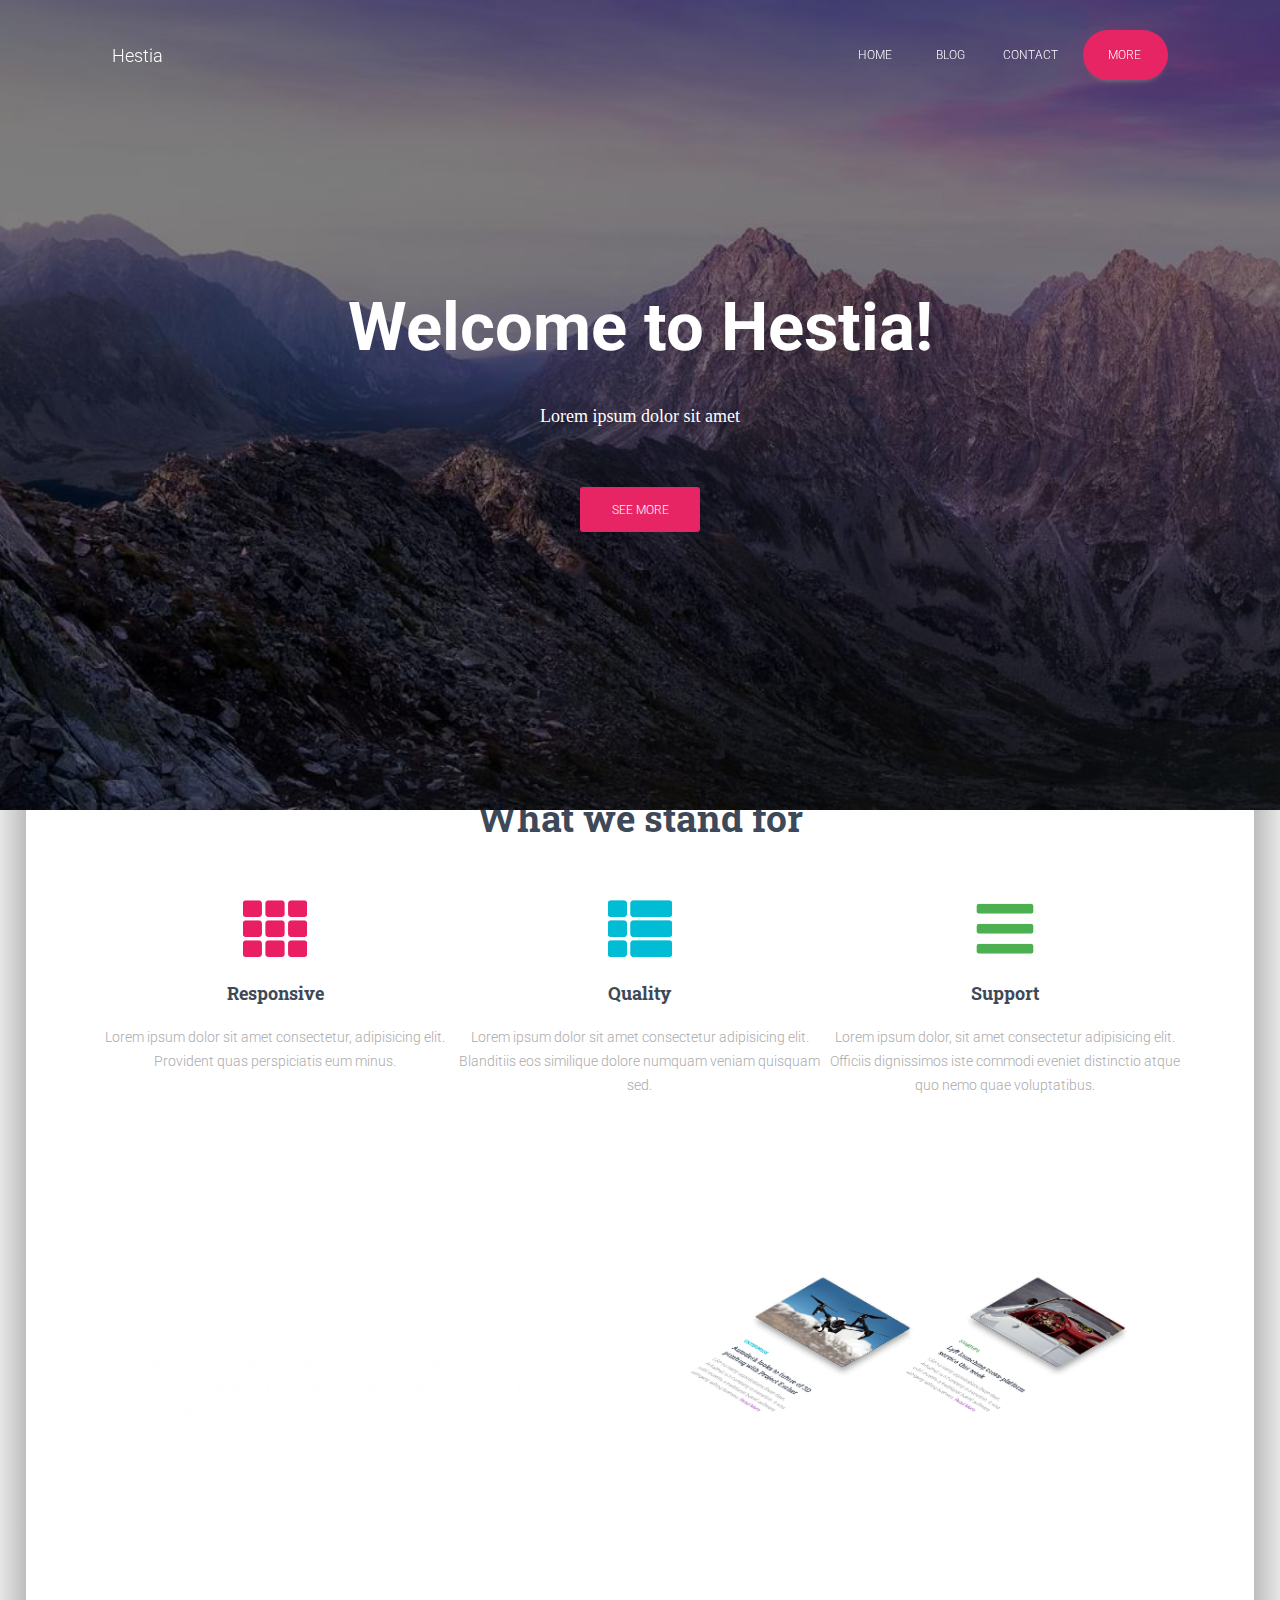
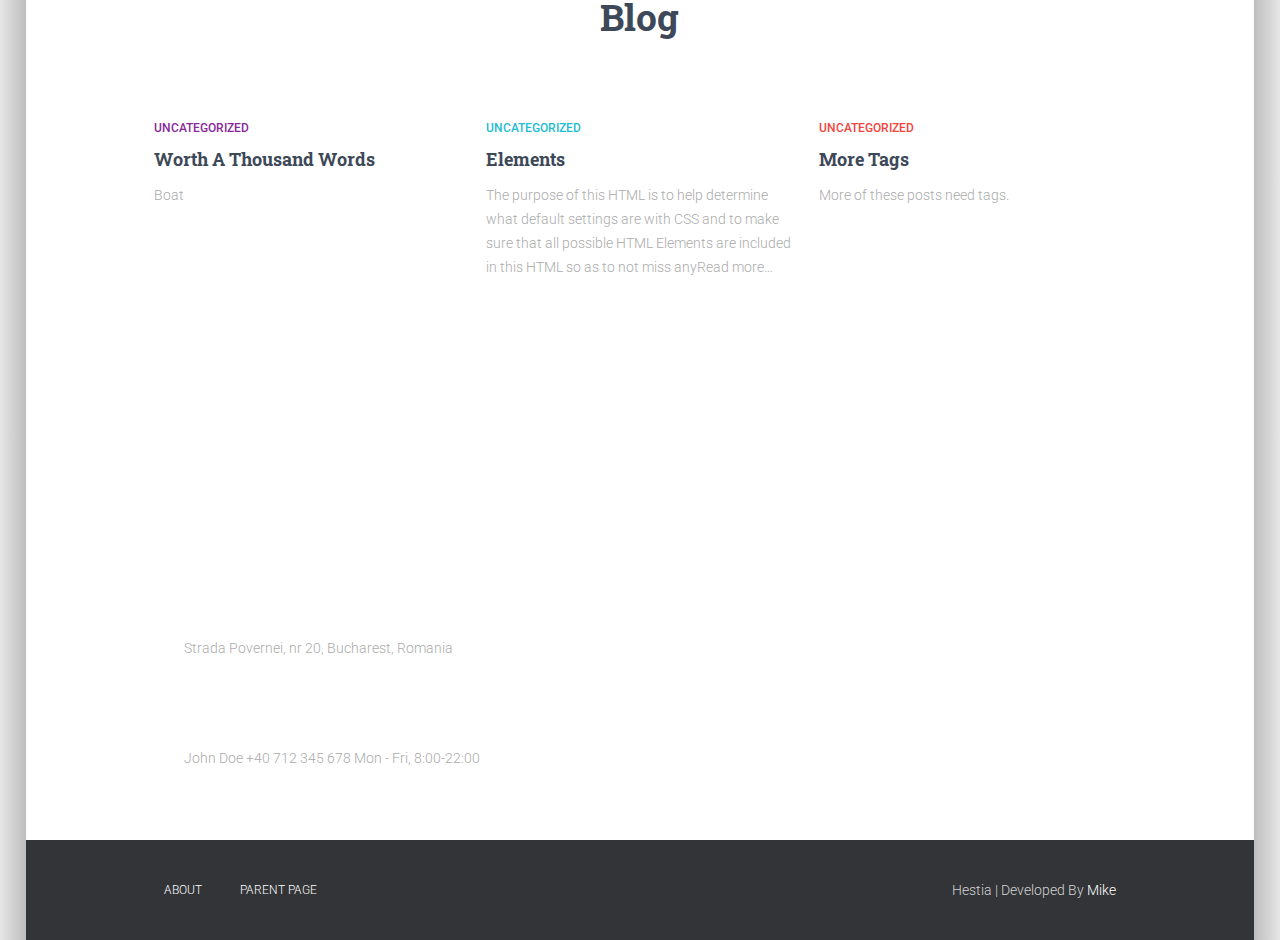
==== index.html @ e1a74ba3 ""finished blog page and most of contact page"" ====
<!-- Replicate the Wordpress Theme linked below
- I want everything as close to perfect as you can get it.
- You will need to utilize nearly all of the concepts we've gone over so far.
- Use SCSS instead of pure css
  - You can use just one stylesheet to avoid the hassle of the preprocessor if you want.
- All Pages should should represented if there are links to them.
- I want to see at least 1 of each of the following:
 - variable
 - mixin
 - flexbox
 - grid
 - pseudo selectors (hover and focus are probably the two big ones)
 - media queries
 - imported fonts (try to match theirs as best you can if available)
These will probably come naturally based on that layout anyways. Don't just limit yourself to 1 though, really stretch yourself.
- I want this to look good on mobile. You do NOT have to have the hamburger icon dropdown menu, come up with a creative solution instead.
- You should be pushing your code to github as you go along, but you can also submit your live Netlify link to me. -->

<!DOCTYPE html>
<html lang="en">
  <head>
    <meta charset="UTF-8" />
    <meta http-equiv="X-UA-Compatible" content="IE=edge" />
    <meta name="viewport" content="width=device-width, initial-scale=1.0" />
    <link rel="stylesheet" href="./styles/main.css" />
    <link rel="preconnect" href="https://fonts.googleapis.com" />
    <link rel="preconnect" href="https://fonts.gstatic.com" crossorigin />
    <link
      href="https://fonts.googleapis.com/css2?family=Roboto+Slab:wght@700&family=Roboto:wght@100;300;400;500;700&display=swap"
      rel="stylesheet"
    />
    <link
      rel="stylesheet"
      href="https://cdnjs.cloudflare.com/ajax/libs/font-awesome/6.1.1/css/all.min.css"
      integrity="sha512-KfkfwYDsLkIlwQp6LFnl8zNdLGxu9YAA1QvwINks4PhcElQSvqcyVLLD9aMhXd13uQjoXtEKNosOWaZqXgel0g=="
      crossorigin="anonymous"
      referrerpolicy="no-referrer"
    />

    <title>HTML/SCSS Capstone</title>
  </head>
  <body class="index-body">
    <div class="index-hero-wrapper hero-wrapper">
      <div class="navbar-wrapper">
        <div class="nav-left">
          <a href="./index.html">Hestia</a>
        </div>
        <div class="nav-right">
          <a href="#">HOME</a>
          <a href="./pages/blog.html">BLOG</a>
          <a href="./pages/contact.html">CONTACT</a>
          <a class="nav-special" href="#">MORE</a>
        </div>
        <div class="hamburger-menu" tabindex="0">
          <i class="fa-solid fa-bars" tabindex="1"></i>
          <i class="fa-solid fa-xmark" tabindex="0"></i>
          <div class="hamburger-menu-content">
            <a href="#">HOME</a>
            <a href="./pages/blog.html">BLOG</a>
            <a href="./pages/contact.html">CONTACT</a>
            <a class="nav-special" href="#">MORE</a>
          </div>
        </div>
      </div>
      <div class="index-hero-body hero-body">
        <h1>Welcome to Hestia!</h1>
        <p>Lorem ipsum dolor sit amet</p>
        <a href="#">SEE MORE</a>
      </div>
    </div>
    <div class="main-content-wrapper">
      <div class="bg-left"></div>
      <div class="bg-middle">
        <div class="main-item-header">
          <h1>What we stand for</h1>
          <div class="main-item-container">
            <div class="sub-container">
              <img src="./assets/images/feat1.png" alt="icon" />
              <h2>Responsive</h2>
              <p>
                Lorem ipsum dolor sit amet consectetur, adipisicing elit.
                Provident quas perspiciatis eum minus.
              </p>
            </div>
            <div class="sub-container">
              <img src="./assets/images/feat2.png" alt="icon" />
              <h2>Quality</h2>
              <p>
                Lorem ipsum dolor sit amet consectetur adipisicing elit.
                Blanditiis eos similique dolore numquam veniam quisquam sed.
              </p>
            </div>
            <div class="sub-container">
              <img src="./assets/images/feat3.png" alt="icon" />
              <h2>Support</h2>
              <p>
                Lorem ipsum dolor, sit amet consectetur adipisicing elit.
                Officiis dignissimos iste commodi eveniet distinctio atque quo
                nemo quae voluptatibus.
              </p>
            </div>
          </div>
        </div>
        <div class="main-item-1">
          <div>
            <h1>About Hestia</h1>
            <p>
              Need more details? Please check our full documentation for
              detailed information on how to use Hestia.
            </p>
          </div>
          <img src="./assets/images/about-content.png" alt="screenshots" />
        </div>
        <div class="main-item-2">
          <h1>Blog</h1>
          <div class="index-main-item-container main-item-container">
            <div class="sub-container-1">
              <a href="#">UNCATEGORIZED</a>
              <a class="index-sub-heading sub-heading" href="#"
                >Worth A Thousand Words</a
              >
              <p>Boat</p>
            </div>
            <div class="sub-container-2">
              <a href="#">UNCATEGORIZED</a>
              <a class="index-sub-heading sub-heading" href="#">Elements</a>
              <p>
                The purpose of this HTML is to help determine what default
                settings are with CSS and to make sure that all possible HTML
                Elements are included in this HTML so as to not miss anyRead
                more…
              </p>
            </div>
            <div class="sub-container-3">
              <a href="#">UNCATEGORIZED</a>
              <a class="index-sub-heading sub-heading" href="#">More Tags</a>
              <p>More of these posts need tags.</p>
            </div>
          </div>
        </div>
        <div class="main-item-3">
          <h1>Get in Touch</h1>
          <h2>
            <i class="fa-solid fa-location-dot"></i>
            Find us at the office
          </h2>
          <p class="info">Strada Povernei, nr 20, Bucharest, Romania</p>
          <h2>
            <i class="fa-solid fa-mobile-screen-button"></i>
            Give us a ring
          </h2>
          <p class="info">John Doe +40 712 345 678 Mon - Fri, 8:00-22:00</p>
        </div>
        <div class="main-item-footer">
          <div>
            <a href="#">ABOUT</a>
            <a href="#">PARENT PAGE</a>
          </div>
          <p>Hestia | Developed By <a href="#">Mike</a></p>
        </div>
      </div>
      <div class="bg-right"></div>
    </div>
    <div class="footer-wrapper"></div>
  </body>
  <script src="./scripts/script.js"></script>
</html>
---- styles/main.css ----
* {
  padding: 0;
  margin: 0;
  min-width: 0;
  box-sizing: border-box;
}

body {
  color: red;
  font-size: 12px;
  font-family: "Roboto", sans-serif;
  width: 100%;
  height: 100%;
}

a {
  box-sizing: border-box;
  text-decoration: none;
  color: white;
  font-weight: 300;
  transition: color 0.3s;
}

html:not([data-scroll="0"]) .navbar-wrapper {
  background-color: white;
  transform: translateY(-20px);
  box-shadow: 0 6px 6px -6px gray;
}
html:not([data-scroll="0"]) .navbar-wrapper .nav-right a:not(.nav-special) {
  color: rgb(95, 95, 95);
}
html:not([data-scroll="0"]) .navbar-wrapper .nav-right a:not(.nav-special):hover {
  color: rgba(95, 95, 95, 0.8);
  background-color: transparent;
}
html:not([data-scroll="0"]) .navbar-wrapper .nav-left a {
  color: rgb(85, 85, 85);
}
html:not([data-scroll="0"]) .navbar-wrapper .nav-left a:hover {
  color: rgba(95, 95, 95, 0.8);
  background-color: transparent;
}
html .hero-wrapper {
  display: grid;
  grid-template-rows: 100px 100px;
  width: 100%;
}
html .hero-wrapper .navbar-wrapper {
  position: fixed;
  overflow: visible;
  display: flex;
  justify-content: space-around;
  align-items: center;
  width: 100%;
  height: 70px;
  margin: 20px 0;
  gap: 36vw;
  white-space: nowrap;
  transition: transform 0.09s;
}
html .hero-wrapper .navbar-wrapper .nav-left {
  max-width: -webkit-fit-content;
  max-width: -moz-fit-content;
  max-width: fit-content;
  font-size: 18px;
  margin: 0 10px;
}
html .hero-wrapper .navbar-wrapper .nav-left a {
  font-family: "Roboto", sans-serif;
  font-weight: 300;
  -webkit-text-decoration-style: none;
          text-decoration-style: none;
}
html .hero-wrapper .navbar-wrapper .nav-right {
  display: flex;
  justify-content: center;
  align-items: center;
}
html .hero-wrapper .navbar-wrapper .nav-right a:not(.nav-special) {
  display: flex;
  justify-content: space-around;
  align-items: center;
  box-sizing: border-box;
  flex-basis: 100%;
  min-width: -webkit-fit-content;
  min-width: -moz-fit-content;
  min-width: fit-content;
  padding: 10px 15px;
  min-height: 45px;
  background-image: linear-gradient(rgba(255, 255, 255, 0.08), rgba(255, 255, 255, 0.08));
  background-position: 50% 50%;
  background-repeat: no-repeat;
  background-size: 0% 100%;
  border-radius: 3px;
  transition: background-size 0.3s, color 0.2s ease-in-out;
}
html .hero-wrapper .navbar-wrapper .nav-right a:not(.nav-special):hover {
  background-size: 95% 100%;
  opacity: 0.8;
}
html .hero-wrapper .navbar-wrapper .nav-right .nav-special {
  background-color: rgb(231, 37, 101);
  padding: 18px 55px 18px 25px;
  border-radius: 25px;
  margin: 0 10px;
  box-shadow: 0 6px 6px -6px gray;
}
html .hero-wrapper .navbar-wrapper .nav-right .nav-special:hover {
  box-shadow: 0 12px 12px -8px gray;
  color: lightgray;
}
html .hero-wrapper .navbar-wrapper .nav-right .hamburger-icon {
  display: none;
}
html .hero-body {
  display: flex;
  justify-content: space-around;
  align-items: center;
  flex-direction: column;
  width: 100%;
  text-align: center;
}
html .hero-body p {
  font-family: "Times New Roman", Times, serif;
  font-size: 18px;
  color: white;
}
html .hero-body a {
  display: flex;
  justify-content: space-around;
  align-items: center;
  width: 120px;
  height: 45px;
  background-color: rgb(231, 37, 101);
  border-radius: 3px;
  margin-top: 20px;
}

.main-content-wrapper {
  box-sizing: border-box;
  display: grid;
  grid-template-columns: 1fr 8fr 1fr;
  height: auto;
  width: 100%;
}
.main-content-wrapper .bg-left {
  background: linear-gradient(to left, rgb(190, 190, 190), rgb(230, 230, 230));
}
.main-content-wrapper .bg-middle {
  overflow-x: hidden;
  display: grid;
  grid-template-rows: auto auto auto auto auto;
  margin-top: -60px;
  width: 96vw;
  background-color: transparent;
  border-radius: 6px 6px 0 0;
}
.main-content-wrapper .bg-middle h1 {
  font-family: "Roboto Slab", serif;
  font-size: 37px;
  font-weight: 700;
  color: rgb(61, 72, 88);
}
.main-content-wrapper .bg-middle h2 {
  color: rgb(61, 72, 88);
  font-size: 18px;
  font-family: "Roboto Slab", serif;
  font-weight: 700;
}
.main-content-wrapper .bg-middle p {
  font-weight: 300;
  font-size: 14px;
  color: rgb(171, 171, 171);
  line-height: 24px;
}
.main-content-wrapper .bg-middle .main-item-2 {
  display: flex;
  flex-direction: column;
  justify-content: center;
  align-items: stretch;
  padding: 20px 0 60px 0;
  min-height: 490px;
  width: 100%;
  gap: 80px;
  background-color: white;
}
.main-content-wrapper .bg-middle .main-item-2 h1 {
  text-align: center;
}
.main-content-wrapper .bg-middle .main-item-2 .sub-heading {
  color: rgb(61, 72, 88);
  font-weight: 700;
  font-family: "Roboto Slab", serif;
}
.main-content-wrapper .bg-middle .main-item-2 .main-item-container {
  display: grid;
  justify-items: left;
  align-items: baseline;
  gap: 2vw;
}
.main-content-wrapper .bg-middle .main-item-2 .main-item-container .sub-container-1,
.main-content-wrapper .bg-middle .main-item-2 .main-item-container .sub-container-2,
.main-content-wrapper .bg-middle .main-item-2 .main-item-container .sub-container-3,
.main-content-wrapper .bg-middle .main-item-2 .main-item-container .sub-container-4,
.main-content-wrapper .bg-middle .main-item-2 .main-item-container .sub-container-5,
.main-content-wrapper .bg-middle .main-item-2 .main-item-container .sub-container-6,
.main-content-wrapper .bg-middle .main-item-2 .main-item-container .sub-container-7 {
  display: flex;
  flex-direction: column;
  justify-content: center;
  align-items: flex-start;
  flex-basis: 390px;
  max-width: 700px;
  min-width: 150px;
  text-align: left;
  gap: 12px;
}
.main-content-wrapper .bg-middle .main-item-2 .main-item-container .sub-container-1 a:not(.sub-heading),
.main-content-wrapper .bg-middle .main-item-2 .main-item-container .sub-container-2 a:not(.sub-heading),
.main-content-wrapper .bg-middle .main-item-2 .main-item-container .sub-container-3 a:not(.sub-heading),
.main-content-wrapper .bg-middle .main-item-2 .main-item-container .sub-container-4 a:not(.sub-heading),
.main-content-wrapper .bg-middle .main-item-2 .main-item-container .sub-container-5 a:not(.sub-heading),
.main-content-wrapper .bg-middle .main-item-2 .main-item-container .sub-container-6 a:not(.sub-heading),
.main-content-wrapper .bg-middle .main-item-2 .main-item-container .sub-container-7 a:not(.sub-heading) {
  font-size: 12px;
  font-weight: 500;
}
.main-content-wrapper .bg-middle .main-item-2 .main-item-container .sub-container-1 .sub-container-footer {
  font-size: 14px;
  font-weight: 100;
  color: black;
}
.main-content-wrapper .bg-middle .main-item-2 .main-item-container .sub-container-1 .sub-container-footer a {
  font-size: 14px;
  font-weight: 300;
  color: black !important;
}
.main-content-wrapper .bg-middle .main-item-2 .main-item-container .sub-container-1 a:not(.sub-heading) {
  color: rgb(136, 41, 153);
}
.main-content-wrapper .bg-middle .main-item-2 .main-item-container .sub-container-2 .sub-container-footer {
  font-size: 14px;
  font-weight: 100;
  color: black;
}
.main-content-wrapper .bg-middle .main-item-2 .main-item-container .sub-container-2 .sub-container-footer a {
  font-size: 14px;
  color: black !important;
}
.main-content-wrapper .bg-middle .main-item-2 .main-item-container .sub-container-2 a:not(.sub-heading) {
  color: rgb(31, 188, 211);
}
.main-content-wrapper .bg-middle .main-item-2 .main-item-container .sub-container-3 .sub-container-footer {
  font-size: 14px;
  font-weight: 100;
  color: black;
}
.main-content-wrapper .bg-middle .main-item-2 .main-item-container .sub-container-3 .sub-container-footer a {
  font-size: 14px;
  color: black !important;
}
.main-content-wrapper .bg-middle .main-item-2 .main-item-container .sub-container-3 a:not(.sub-heading) {
  color: rgb(242, 69, 61);
}
.main-content-wrapper .bg-middle .main-item-footer {
  display: flex;
  justify-content: space-around;
  align-items: center;
  min-height: 100px;
  width: 100%;
  background-color: rgb(50, 52, 55);
  gap: 30vw;
}
.main-content-wrapper .bg-middle .main-item-footer p {
  color: lightgray;
}
.main-content-wrapper .bg-middle .main-item-footer div {
  display: flex;
  justify-content: space-around;
  align-items: center;
  width: 10vw;
  font-size: 12px;
  font-weight: 100;
  gap: 50px;
  white-space: nowrap;
}
.main-content-wrapper .bg-right {
  background: linear-gradient(to right, rgb(190, 190, 190), rgb(230, 230, 230));
}

.hamburger-menu {
  display: none;
}

textarea:focus,
input:focus {
  outline: none;
}

textarea,
.name {
  width: 600px;
  font-size: 12px;
  background: transparent;
  padding: 12px 0;
  margin: 8px 0;
  box-sizing: border-box;
  color: gray;
  margin-bottom: 50px;
  border-bottom: 1px solid red;
  border-top: none;
  border-left: none;
  border-right: none;
}

.name {
  height: 30px;
}

button {
  background-color: rgb(231, 37, 101);
  border: 1px;
  border-radius: 10px;
  color: white;
  padding: 15px 32px;
  text-align: center;
  text-decoration: none;
  display: inline-block;
  font-size: 16px;
}

button:hover {
  cursor: pointer;
}

.index-body {
  background-image: linear-gradient(rgba(0, 0, 0, 0.7), rgba(0, 0, 0, 0.7)), url("../assets/background-images/contact.jpeg");
  background-size: cover;
  background-repeat: no-repeat;
  background-attachment: fixed;
  background-position: 50% 50%;
}

.index-hero-wrapper {
  background: linear-gradient(rgba(0, 0, 0, 0.5), rgba(0, 0, 0, 0.5)), url("/assets/background-images/slider1.jpeg");
  background-size: cover;
  background-position: center;
  height: 90vh;
}
.index-hero-wrapper .index-hero-body {
  gap: 40px;
  font-weight: 400;
  margin-top: 32vh;
  height: -webkit-fit-content;
  height: -moz-fit-content;
  height: fit-content;
}
.index-hero-wrapper .index-hero-body h1 {
  color: white;
  font-size: 67px;
}

.main-content-wrapper .bg-middle .main-item-header {
  display: flex;
  flex-direction: column;
  justify-content: center;
  align-items: center;
  padding: 0 5% 60px 5%;
  min-height: 450px;
  width: 100%;
  gap: 55px;
  background-color: white;
  border-radius: 6px 6px 0 0;
}
.main-content-wrapper .bg-middle .main-item-header .main-item-container {
  display: flex;
  justify-content: center;
  align-items: baseline;
}
.main-content-wrapper .bg-middle .main-item-header .main-item-container .sub-container {
  display: flex;
  flex-direction: column;
  justify-content: center;
  align-items: center;
  gap: 20px;
  width: 33%;
  max-width: 380px;
  text-align: center;
}
.main-content-wrapper .bg-middle .main-item-1 {
  display: flex;
  justify-content: space-around;
  align-items: center;
  min-height: 310px;
  width: 100%;
  background-color: transparent;
  padding: 0 5%;
}
.main-content-wrapper .bg-middle .main-item-1 h1 {
  color: white;
  margin-bottom: 20px;
}
.main-content-wrapper .bg-middle .main-item-1 p {
  color: rgb(254, 254, 254);
  font-size: 18px;
  font-weight: 100;
}
.main-content-wrapper .bg-middle .main-item-1 div {
  width: 38%;
}
.main-content-wrapper .bg-middle .main-item-1 img {
  height: auto;
  width: 42%;
}
.main-content-wrapper .bg-middle .main-item-2 .index-sub-heading {
  font-size: 18px;
}
.main-content-wrapper .bg-middle .main-item-2 .index-main-item-container {
  grid-template-columns: 1fr 1fr 1fr;
  margin: 0 10vw;
}
.main-content-wrapper .bg-middle .main-item-3 {
  display: flex;
  flex-direction: column;
  justify-content: center;
  align-items: flex-start;
  gap: 20px;
  padding-left: 10vw;
  min-height: 440px;
  width: 100%;
  background-color: transparent;
  color: white;
}
.main-content-wrapper .bg-middle .main-item-3 h1 {
  color: white;
  margin-bottom: 30px;
}
.main-content-wrapper .bg-middle .main-item-3 h2 {
  color: white;
}
.main-content-wrapper .bg-middle .main-item-3 .info {
  margin-left: 30px;
}
.main-content-wrapper .bg-middle .main-item-3 i {
  font-size: 35px;
}

.blog-hero-wrapper {
  background: linear-gradient(to right, rgb(165, 29, 119), rgb(226, 48, 101));
  background-size: cover;
  background-position: center;
  height: 48vh;
}
.blog-hero-wrapper .blog-hero-body {
  height: 100%;
  justify-content: center;
}
.blog-hero-wrapper .blog-hero-body h1 {
  color: white;
  font-size: 42px;
  margin-top: 38vh;
}

.main-content-wrapper .bg-middle .main-item-2 .blog-sub-heading {
  font-size: 26px;
}
.main-content-wrapper .bg-middle .main-item-2 .blog-main-item-container {
  display: grid;
  grid-template-columns: 1fr;
  margin: 80px 25vw;
  gap: 80px;
}
.main-content-wrapper .bg-middle .main-item-2 .blog-main-item-container .sub-heading-4 a:not(.sub-heading),
.main-content-wrapper .bg-middle .main-item-2 .blog-main-item-container .sub-heading-5 a:not(.sub-heading),
.main-content-wrapper .bg-middle .main-item-2 .blog-main-item-container .sub-heading-6 a:not(.sub-heading),
.main-content-wrapper .bg-middle .main-item-2 .blog-main-item-container .sub-heading-7 a:not(.sub-heading) {
  font-size: 12px;
  font-weight: 500;
}
.main-content-wrapper .bg-middle .main-item-2 .blog-main-item-container .sub-container-4 .sub-container-footer {
  font-size: 14px;
  font-weight: 100;
  color: black;
}
.main-content-wrapper .bg-middle .main-item-2 .blog-main-item-container .sub-container-4 .sub-container-footer a {
  font-size: 14px;
  color: black !important;
}
.main-content-wrapper .bg-middle .main-item-2 .blog-main-item-container .sub-container-4 a:not(.sub-heading) {
  color: rgb(255, 139, 37);
}
.main-content-wrapper .bg-middle .main-item-2 .blog-main-item-container .sub-container-5 .sub-container-footer {
  color: black;
  font-weight: 100;
  font-size: 14px;
}
.main-content-wrapper .bg-middle .main-item-2 .blog-main-item-container .sub-container-5 .sub-container-footer a {
  font-size: 14px;
  color: black !important;
}
.main-content-wrapper .bg-middle .main-item-2 .blog-main-item-container .sub-container-5 a:not(.sub-heading) {
  color: rgb(229, 28, 88);
}
.main-content-wrapper .bg-middle .main-item-2 .blog-main-item-container .sub-container-6 .sub-container-footer {
  font-size: 14px;
  font-weight: 100;
  color: black;
}
.main-content-wrapper .bg-middle .main-item-2 .blog-main-item-container .sub-container-6 .sub-container-footer a {
  font-size: 14px;
  color: black !important;
}
.main-content-wrapper .bg-middle .main-item-2 .blog-main-item-container .sub-container-6 a:not(.sub-heading) {
  color: rgb(68, 165, 70);
}
.main-content-wrapper .bg-middle .main-item-2 .blog-main-item-container .sub-container-7 .sub-container-footer {
  font-size: 14px;
  font-weight: 100;
  color: black;
}
.main-content-wrapper .bg-middle .main-item-2 .blog-main-item-container .sub-container-7 .sub-container-footer a {
  font-size: 14px;
  color: black !important;
}
.main-content-wrapper .bg-middle .main-item-2 .blog-main-item-container .sub-container-7 a:not(.sub-heading) {
  color: rgb(128, 36, 148);
}

.contact-hero-wrapper {
  display: block !important;
}
.contact-hero-wrapper .google-maps {
  margin-top: 70px;
}
.contact-hero-wrapper .contact-navbar-wrapper {
  top: 0 !important;
}
.contact-hero-wrapper .contact-hero-body h1 {
  color: white;
  font-size: 42px;
  margin-top: 0 !important;
}

.main-content-wrapper {
  overflow-x: hidden;
}
.main-content-wrapper .contact-bg-left {
  display: none;
}
.main-content-wrapper .contact-bg-middle {
  margin: -3px 0 0 0;
  border-radius: 0;
  width: 100vw;
}
.main-content-wrapper .contact-bg-middle .contact-main-item-3 {
  color: black;
  font-size: 14px;
  padding: 90px 0;
  display: grid !important;
  grid-template-areas: "a a c" "a a d" "a a e";
  gap: 30px;
  margin: 0;
}
.main-content-wrapper .contact-bg-middle .contact-main-item-3 h1 {
  color: black;
}
.main-content-wrapper .contact-bg-middle .contact-main-item-3 h2 {
  color: black;
  font-size: 18px;
  margin-bottom: 15px;
}
.main-content-wrapper .contact-bg-middle .contact-main-item-3 h2 i {
  font-size: 24px;
  color: rgb(231, 37, 101);
}
.main-content-wrapper .contact-bg-middle .contact-main-item-3 .item-1 {
  grid-area: c;
  margin-left: 2vw;
}
.main-content-wrapper .contact-bg-middle .contact-main-item-3 .item-2 {
  grid-area: d;
  margin-left: 2vw;
}
.main-content-wrapper .contact-bg-middle .contact-main-item-3 .item-3 {
  grid-area: e;
  margin-left: 2vw;
}
.main-content-wrapper .contact-bg-middle .contact-main-item-3 form {
  display: flex;
  flex-direction: column;
  justify-content: flex-start;
  align-items: baseline;
  grid-area: a;
  white-space: nowrap;
  width: 40vw;
}
.main-content-wrapper .contact-bg-middle .contact-main-item-3 form div {
  height: -webkit-fit-content;
  height: -moz-fit-content;
  height: fit-content;
  margin: -20px 0;
}
.main-content-wrapper .contact-bg-right {
  display: none;
}

@media (max-width: 768px) {
  .main-content-wrapper {
    overflow-x: hidden;
  }
  .main-content-wrapper .bg-left {
    width: 0;
  }
  .main-content-wrapper .bg-right {
    width: 0;
  }
  .main-content-wrapper .bg-middle {
    width: 100vw;
  }
  .main-content-wrapper .bg-middle .main-item-header .main-item-container {
    flex-direction: column;
    align-items: center;
    gap: 50px;
  }
  .main-content-wrapper .bg-middle .main-item-header .main-item-container .sub-container {
    width: 100%;
  }
  .main-content-wrapper .bg-middle .main-item-1 {
    flex-direction: column;
    padding: 40px 0;
    row-gap: 100px;
  }
  .main-content-wrapper .bg-middle .main-item-1 div {
    width: 80%;
  }
  .main-content-wrapper .bg-middle .main-item-1 img {
    width: 80%;
  }
  .main-content-wrapper .bg-middle .main-item-2 h1 {
    font-size: 24px;
    margin-top: 40px;
  }
  .main-content-wrapper .bg-middle .main-item-2 .index-main-item-container {
    grid-template-columns: 1fr;
    justify-items: center;
    gap: 120px;
    margin: 0 8vw;
  }
  .main-content-wrapper .bg-middle .main-item-2 .index-main-item-container .sub-container-1,
.main-content-wrapper .bg-middle .main-item-2 .index-main-item-container .sub-container-2,
.main-content-wrapper .bg-middle .main-item-2 .index-main-item-container .sub-container-3 {
    align-items: center;
    text-align: center;
  }
  .main-content-wrapper .bg-middle .main-item-2 .blog-main-item-container {
    grid-template-columns: 1fr;
    justify-items: left;
    gap: 120px;
    margin: 80px 4vw;
  }
  .main-content-wrapper .bg-middle .main-item-2 .blog-main-item-container .sub-container-1,
.main-content-wrapper .bg-middle .main-item-2 .blog-main-item-container .sub-container-2,
.main-content-wrapper .bg-middle .main-item-2 .blog-main-item-container .sub-container-3 {
    align-items: left;
    text-align: left;
  }
  .main-content-wrapper .bg-middle .main-item-3 h1 {
    font-size: 24px;
  }
}
@media (max-width: 768px) {
  html .navbar-wrapper,
html:not([data-scroll="0"]) .navbar-wrapper {
    background-color: white;
    box-shadow: 0 6px 6px -6px gray;
    transform: translateY(-20px);
    transition: transform 0s;
  }
  html .navbar-wrapper .nav-left,
html:not([data-scroll="0"]) .navbar-wrapper .nav-left {
    color: rgb(85, 85, 85);
  }
  html .navbar-wrapper .nav-left a,
html:not([data-scroll="0"]) .navbar-wrapper .nav-left a {
    pointer-events: all;
  }

  .hero-wrapper .navbar-wrapper {
    background-color: white;
    transform: translateY(-20px);
  }

  html .hero-wrapper .navbar-wrapper .nav-right .nav-special {
    background-color: white;
  }

  html .hero-wrapper .navbar-wrapper .nav-left a {
    color: rgb(231, 37, 101);
    pointer-events: all;
    margin-left: -1vw;
  }

  html .hero-wrapper .navbar-wrapper .nav-left a:hover {
    color: rgb(171, 171, 171);
  }

  html .hero-wrapper .navbar-wrapper .nav-left {
    position: absolute;
    transform: translateX(-40vw);
    z-index: 2;
    color: rgb(85, 85, 85);
  }

  html .index-hero-wrapper {
    height: 100vh;
  }
  html .index-hero-wrapper h1 {
    font-size: 40px;
  }

  html .blog-hero-wrapper {
    height: 25vh;
  }
  html .blog-hero-wrapper h1 {
    margin-top: 20vh !important;
    font-size: 25px !important;
  }

  .main-content-wrapper .bg-middle .main-item-header {
    border-radius: 0 0 0 0;
    padding-top: 90px;
  }
  .main-content-wrapper .bg-middle .main-item-header h1 {
    font-size: 30px;
  }

  .main-content-wrapper .bg-middle {
    border-radius: 0 0 0 0;
  }

  html .hero-wrapper .navbar-wrapper {
    gap: 20vw;
  }

  html .hero-wrapper .navbar-wrapper .nav-right {
    display: none;
  }

  .hamburger-menu {
    color: rgb(231, 37, 101);
    display: flex;
    box-sizing: border-box;
    flex-direction: column;
    justify-content: flex-start;
    align-items: flex-end;
    position: absolute;
    background-color: white;
    background-size: 100% 100%;
    top: 30px;
    max-height: 40px;
    width: 100vw;
    transition: max-height 0.5s;
    white-space: normal;
    box-shadow: 0 6px 6px -6px gray;
  }
  .hamburger-menu .hamburger-menu-content {
    overflow: hidden;
    justify-self: center;
    align-self: flex-start;
    display: flex;
    flex-direction: column;
    justify-content: center;
    align-items: flex-start;
    gap: 30px;
    width: 100vw;
    height: 260px;
  }
  .hamburger-menu .hamburger-menu-content a,
.hamburger-menu .hamburger-menu-content .nav-special {
    color: black;
  }
  .hamburger-menu .fa-bars {
    transform: translateY(-20px);
    display: block;
    font-size: 25px;
    margin: 10px 20px 10px 10px;
  }
  .hamburger-menu .fa-bars:hover {
    cursor: pointer;
    opacity: 0.8;
  }
  .hamburger-menu .fa-xmark {
    display: none;
  }
  .hamburger-menu:focus, .hamburger-menu:active {
    max-height: 260px;
  }
  .hamburger-menu:focus .fa-bars, .hamburger-menu:active .fa-bars {
    display: none;
  }
  .hamburger-menu:focus .fa-xmark, .hamburger-menu:active .fa-xmark {
    transform: translateY(-20px);
    display: block;
    font-size: 30px;
    margin: 10px 20px 5px 5px;
  }
  .hamburger-menu:focus .fa-xmark:hover, .hamburger-menu:active .fa-xmark:hover {
    cursor: pointer;
    opacity: 0.8;
  }

  .hamburger-menu .hamburger-menu-content .nav-special {
    display: flex;
    justify-content: flex-start;
    align-items: center;
    padding-left: 20px;
    background-color: rgb(231, 37, 101);
    width: 95vw;
    height: 40px;
    border-radius: 25px;
    margin: 0px 2.5vw 0px 2.5vw;
    color: white;
    box-shadow: 0 6px 6px -6px gray;
  }

  .hamburger-menu .hamburger-menu-content .nav-special:hover {
    box-shadow: 0 8px 10px -10px gray;
    color: lightgray;
  }

  .hamburger-menu .hamburger-menu-content a:not(.nav-special) {
    margin-left: 30px;
    color: rgb(231, 37, 101);
  }

  .hamburger-menu .hamburger-menu-content a:not(.nav-special):hover {
    color: rgb(171, 171, 171);
  }
}/*# sourceMappingURL=main.css.map */
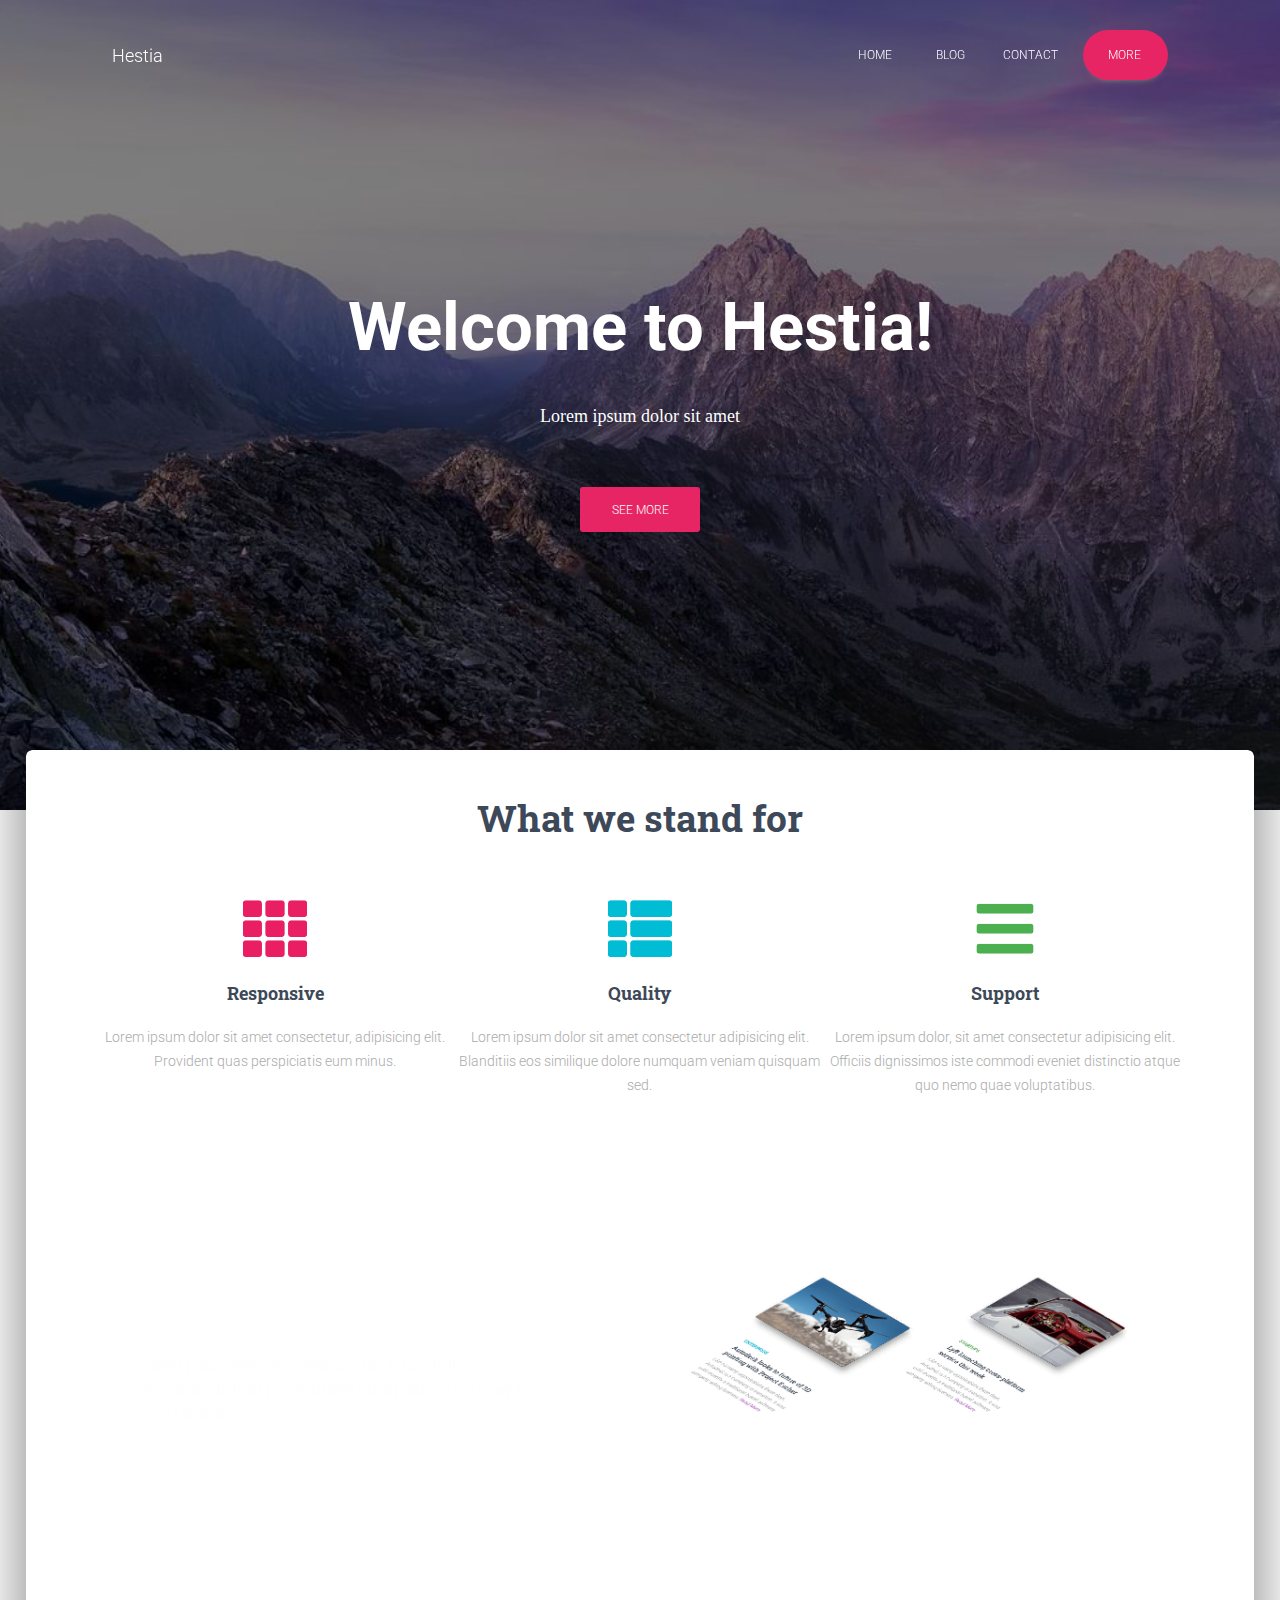
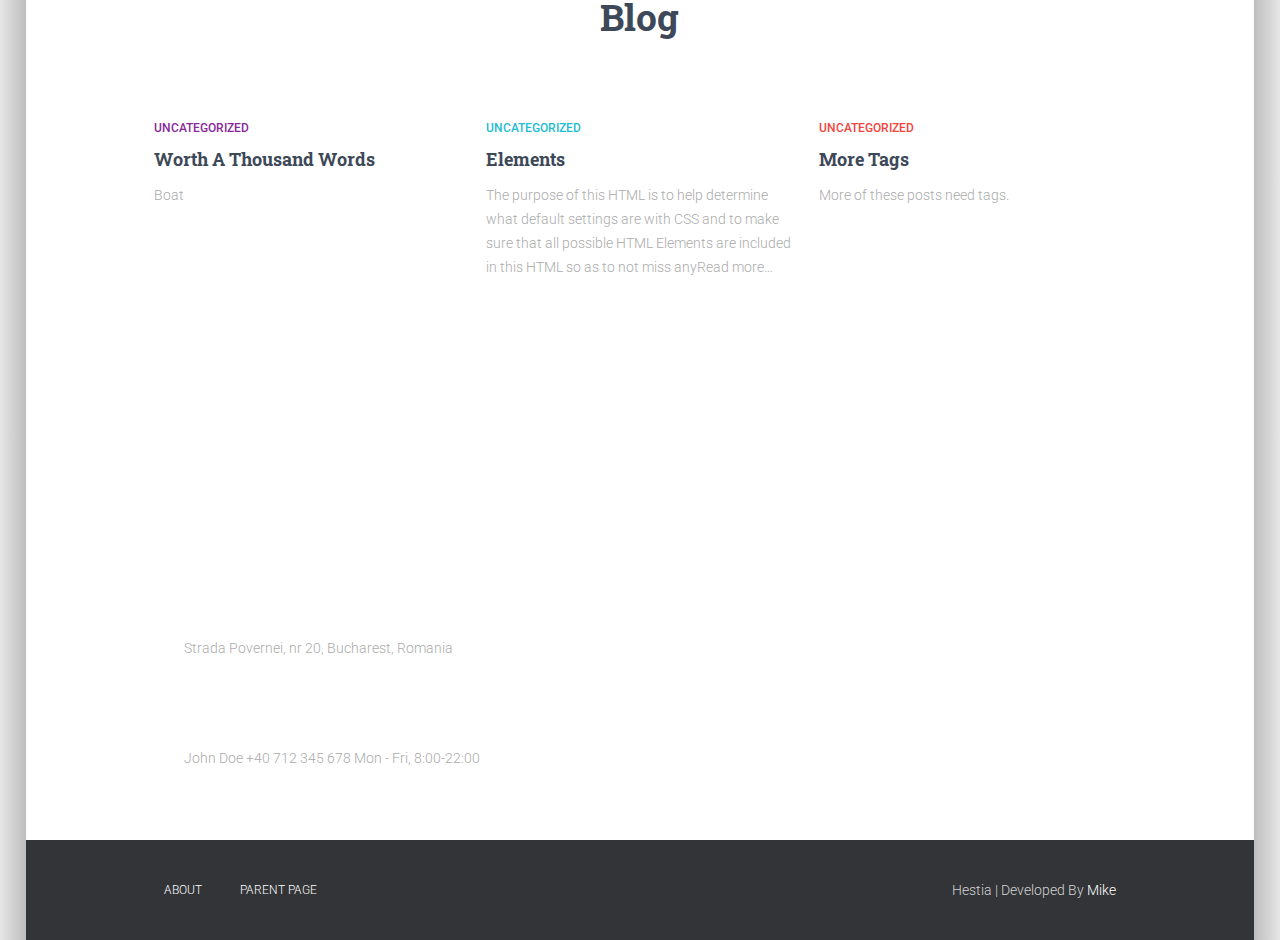
==== commit 1220d666: ""finished contact page"" ====
--- a/index.html
+++ b/index.html
@@ -70,7 +70,7 @@
     </div>
     <div class="main-content-wrapper">
       <div class="bg-left"></div>
-      <div class="bg-middle">
+      <div class="index-bg-middle bg-middle">
         <div class="main-item-header">
           <h1>What we stand for</h1>
           <div class="main-item-container">
--- a/styles/main.css
+++ b/styles/main.css
@@ -150,7 +150,6 @@
   overflow-x: hidden;
   display: grid;
   grid-template-rows: auto auto auto auto auto;
-  margin-top: -60px;
   width: 96vw;
   background-color: transparent;
   border-radius: 6px 6px 0 0;
@@ -299,18 +298,31 @@
 
 textarea,
 .name {
-  width: 600px;
-  font-size: 12px;
+  width: 30vw;
+  max-width: 600px;
+  min-width: 400px;
+  font-family: "Roboto", sans-serif;
+  font-size: 14px;
   background: transparent;
   padding: 12px 0;
   margin: 8px 0;
   box-sizing: border-box;
-  color: gray;
+  color: black;
   margin-bottom: 50px;
-  border-bottom: 1px solid red;
+  border-bottom: 1px solid lightgray;
   border-top: none;
   border-left: none;
   border-right: none;
+}
+textarea::-moz-placeholder, .name::-moz-placeholder {
+  color: rgb(168, 168, 168);
+}
+textarea:-ms-input-placeholder, .name:-ms-input-placeholder {
+  color: rgb(168, 168, 168);
+}
+textarea::placeholder,
+.name::placeholder {
+  color: rgb(168, 168, 168);
 }
 
 .name {
@@ -360,7 +372,12 @@
   font-size: 67px;
 }
 
-.main-content-wrapper .bg-middle .main-item-header {
+.main-content-wrapper .index-bg-middle {
+  overflow-y: visible;
+  margin-top: -60px;
+  height: calc(100% + 60px);
+}
+.main-content-wrapper .index-bg-middle .main-item-header {
   display: flex;
   flex-direction: column;
   justify-content: center;
@@ -372,12 +389,12 @@
   background-color: white;
   border-radius: 6px 6px 0 0;
 }
-.main-content-wrapper .bg-middle .main-item-header .main-item-container {
+.main-content-wrapper .index-bg-middle .main-item-header .main-item-container {
   display: flex;
   justify-content: center;
   align-items: baseline;
 }
-.main-content-wrapper .bg-middle .main-item-header .main-item-container .sub-container {
+.main-content-wrapper .index-bg-middle .main-item-header .main-item-container .sub-container {
   display: flex;
   flex-direction: column;
   justify-content: center;
@@ -387,7 +404,7 @@
   max-width: 380px;
   text-align: center;
 }
-.main-content-wrapper .bg-middle .main-item-1 {
+.main-content-wrapper .index-bg-middle .main-item-1 {
   display: flex;
   justify-content: space-around;
   align-items: center;
@@ -396,30 +413,30 @@
   background-color: transparent;
   padding: 0 5%;
 }
-.main-content-wrapper .bg-middle .main-item-1 h1 {
+.main-content-wrapper .index-bg-middle .main-item-1 h1 {
   color: white;
   margin-bottom: 20px;
 }
-.main-content-wrapper .bg-middle .main-item-1 p {
+.main-content-wrapper .index-bg-middle .main-item-1 p {
   color: rgb(254, 254, 254);
   font-size: 18px;
   font-weight: 100;
 }
-.main-content-wrapper .bg-middle .main-item-1 div {
+.main-content-wrapper .index-bg-middle .main-item-1 div {
   width: 38%;
 }
-.main-content-wrapper .bg-middle .main-item-1 img {
+.main-content-wrapper .index-bg-middle .main-item-1 img {
   height: auto;
   width: 42%;
 }
-.main-content-wrapper .bg-middle .main-item-2 .index-sub-heading {
+.main-content-wrapper .index-bg-middle .main-item-2 .index-sub-heading {
   font-size: 18px;
 }
-.main-content-wrapper .bg-middle .main-item-2 .index-main-item-container {
+.main-content-wrapper .index-bg-middle .main-item-2 .index-main-item-container {
   grid-template-columns: 1fr 1fr 1fr;
   margin: 0 10vw;
 }
-.main-content-wrapper .bg-middle .main-item-3 {
+.main-content-wrapper .index-bg-middle .main-item-3 {
   display: flex;
   flex-direction: column;
   justify-content: center;
@@ -431,17 +448,17 @@
   background-color: transparent;
   color: white;
 }
-.main-content-wrapper .bg-middle .main-item-3 h1 {
+.main-content-wrapper .index-bg-middle .main-item-3 h1 {
   color: white;
   margin-bottom: 30px;
 }
-.main-content-wrapper .bg-middle .main-item-3 h2 {
+.main-content-wrapper .index-bg-middle .main-item-3 h2 {
   color: white;
 }
-.main-content-wrapper .bg-middle .main-item-3 .info {
+.main-content-wrapper .index-bg-middle .main-item-3 .info {
   margin-left: 30px;
 }
-.main-content-wrapper .bg-middle .main-item-3 i {
+.main-content-wrapper .index-bg-middle .main-item-3 i {
   font-size: 35px;
 }
 
@@ -461,68 +478,71 @@
   margin-top: 38vh;
 }
 
-.main-content-wrapper .bg-middle .main-item-2 .blog-sub-heading {
+.main-content-wrapper .blog-bg-middle {
+  margin-top: -60px;
+}
+.main-content-wrapper .blog-bg-middle .main-item-2 .blog-sub-heading {
   font-size: 26px;
 }
-.main-content-wrapper .bg-middle .main-item-2 .blog-main-item-container {
+.main-content-wrapper .blog-bg-middle .main-item-2 .blog-main-item-container {
   display: grid;
   grid-template-columns: 1fr;
   margin: 80px 25vw;
   gap: 80px;
 }
-.main-content-wrapper .bg-middle .main-item-2 .blog-main-item-container .sub-heading-4 a:not(.sub-heading),
-.main-content-wrapper .bg-middle .main-item-2 .blog-main-item-container .sub-heading-5 a:not(.sub-heading),
-.main-content-wrapper .bg-middle .main-item-2 .blog-main-item-container .sub-heading-6 a:not(.sub-heading),
-.main-content-wrapper .bg-middle .main-item-2 .blog-main-item-container .sub-heading-7 a:not(.sub-heading) {
+.main-content-wrapper .blog-bg-middle .main-item-2 .blog-main-item-container .sub-heading-4 a:not(.sub-heading),
+.main-content-wrapper .blog-bg-middle .main-item-2 .blog-main-item-container .sub-heading-5 a:not(.sub-heading),
+.main-content-wrapper .blog-bg-middle .main-item-2 .blog-main-item-container .sub-heading-6 a:not(.sub-heading),
+.main-content-wrapper .blog-bg-middle .main-item-2 .blog-main-item-container .sub-heading-7 a:not(.sub-heading) {
   font-size: 12px;
   font-weight: 500;
 }
-.main-content-wrapper .bg-middle .main-item-2 .blog-main-item-container .sub-container-4 .sub-container-footer {
+.main-content-wrapper .blog-bg-middle .main-item-2 .blog-main-item-container .sub-container-4 .sub-container-footer {
   font-size: 14px;
   font-weight: 100;
   color: black;
 }
-.main-content-wrapper .bg-middle .main-item-2 .blog-main-item-container .sub-container-4 .sub-container-footer a {
+.main-content-wrapper .blog-bg-middle .main-item-2 .blog-main-item-container .sub-container-4 .sub-container-footer a {
   font-size: 14px;
   color: black !important;
 }
-.main-content-wrapper .bg-middle .main-item-2 .blog-main-item-container .sub-container-4 a:not(.sub-heading) {
+.main-content-wrapper .blog-bg-middle .main-item-2 .blog-main-item-container .sub-container-4 a:not(.sub-heading) {
   color: rgb(255, 139, 37);
 }
-.main-content-wrapper .bg-middle .main-item-2 .blog-main-item-container .sub-container-5 .sub-container-footer {
+.main-content-wrapper .blog-bg-middle .main-item-2 .blog-main-item-container .sub-container-5 .sub-container-footer {
   color: black;
   font-weight: 100;
   font-size: 14px;
 }
-.main-content-wrapper .bg-middle .main-item-2 .blog-main-item-container .sub-container-5 .sub-container-footer a {
+.main-content-wrapper .blog-bg-middle .main-item-2 .blog-main-item-container .sub-container-5 .sub-container-footer a {
   font-size: 14px;
   color: black !important;
 }
-.main-content-wrapper .bg-middle .main-item-2 .blog-main-item-container .sub-container-5 a:not(.sub-heading) {
+.main-content-wrapper .blog-bg-middle .main-item-2 .blog-main-item-container .sub-container-5 a:not(.sub-heading) {
   color: rgb(229, 28, 88);
 }
-.main-content-wrapper .bg-middle .main-item-2 .blog-main-item-container .sub-container-6 .sub-container-footer {
+.main-content-wrapper .blog-bg-middle .main-item-2 .blog-main-item-container .sub-container-6 .sub-container-footer {
   font-size: 14px;
   font-weight: 100;
   color: black;
 }
-.main-content-wrapper .bg-middle .main-item-2 .blog-main-item-container .sub-container-6 .sub-container-footer a {
+.main-content-wrapper .blog-bg-middle .main-item-2 .blog-main-item-container .sub-container-6 .sub-container-footer a {
   font-size: 14px;
   color: black !important;
 }
-.main-content-wrapper .bg-middle .main-item-2 .blog-main-item-container .sub-container-6 a:not(.sub-heading) {
+.main-content-wrapper .blog-bg-middle .main-item-2 .blog-main-item-container .sub-container-6 a:not(.sub-heading) {
   color: rgb(68, 165, 70);
 }
-.main-content-wrapper .bg-middle .main-item-2 .blog-main-item-container .sub-container-7 .sub-container-footer {
+.main-content-wrapper .blog-bg-middle .main-item-2 .blog-main-item-container .sub-container-7 .sub-container-footer {
   font-size: 14px;
   font-weight: 100;
   color: black;
 }
-.main-content-wrapper .bg-middle .main-item-2 .blog-main-item-container .sub-container-7 .sub-container-footer a {
+.main-content-wrapper .blog-bg-middle .main-item-2 .blog-main-item-container .sub-container-7 .sub-container-footer a {
   font-size: 14px;
   color: black !important;
 }
-.main-content-wrapper .bg-middle .main-item-2 .blog-main-item-container .sub-container-7 a:not(.sub-heading) {
+.main-content-wrapper .blog-bg-middle .main-item-2 .blog-main-item-container .sub-container-7 a:not(.sub-heading) {
   color: rgb(128, 36, 148);
 }
 
@@ -534,6 +554,8 @@
 }
 .contact-hero-wrapper .contact-navbar-wrapper {
   top: 0 !important;
+  z-index: 5;
+  background-color: white !important;
 }
 .contact-hero-wrapper .contact-hero-body h1 {
   color: white;
@@ -541,51 +563,84 @@
   margin-top: 0 !important;
 }
 
-.main-content-wrapper {
-  overflow-x: hidden;
-}
-.main-content-wrapper .contact-bg-left {
+.contact-main-content-wrapper {
+  overflow: hidden;
+}
+.contact-main-content-wrapper .contact-bg-left {
   display: none;
 }
-.main-content-wrapper .contact-bg-middle {
+.contact-main-content-wrapper .contact-bg-middle {
   margin: -3px 0 0 0;
   border-radius: 0;
   width: 100vw;
-}
-.main-content-wrapper .contact-bg-middle .contact-main-item-3 {
-  color: black;
-  font-size: 14px;
-  padding: 90px 0;
+  justify-content: center;
+}
+.contact-main-content-wrapper .contact-bg-middle .contact-main-item-3 {
+  overflow: hidden;
+  color: black;
+  font-size: 14px;
+  padding: 90px 30vw 0 20vw;
+  width: 100%;
+  min-height: 700px;
+  max-height: 700px;
+  height: -webkit-fit-content;
+  height: -moz-fit-content;
+  height: fit-content;
+  justify-content: center;
+  position: relative;
+  top: 30px;
+  padding-bottom: 22.5%;
   display: grid !important;
+  margin-right: 10vw;
   grid-template-areas: "a a c" "a a d" "a a e";
-  gap: 30px;
-  margin: 0;
-}
-.main-content-wrapper .contact-bg-middle .contact-main-item-3 h1 {
-  color: black;
-}
-.main-content-wrapper .contact-bg-middle .contact-main-item-3 h2 {
+}
+.contact-main-content-wrapper .contact-bg-middle .contact-main-item-3 h1 {
+  color: black;
+  margin-bottom: 50px;
+  margin-top: -50px;
+}
+.contact-main-content-wrapper .contact-bg-middle .contact-main-item-3 h2 {
   color: black;
   font-size: 18px;
   margin-bottom: 15px;
-}
-.main-content-wrapper .contact-bg-middle .contact-main-item-3 h2 i {
+  margin-right: 2vw;
+  margin-left: -2vw;
+}
+.contact-main-content-wrapper .contact-bg-middle .contact-main-item-3 h2 i {
   font-size: 24px;
   color: rgb(231, 37, 101);
 }
-.main-content-wrapper .contact-bg-middle .contact-main-item-3 .item-1 {
+.contact-main-content-wrapper .contact-bg-middle .contact-main-item-3 .item-1 {
+  min-width: 200px;
   grid-area: c;
-  margin-left: 2vw;
-}
-.main-content-wrapper .contact-bg-middle .contact-main-item-3 .item-2 {
+  white-space: nowrap;
+  margin-left: 50px;
+  padding-bottom: 50px;
+}
+.contact-main-content-wrapper .contact-bg-middle .contact-main-item-3 .item-1 p {
+  margin-left: -2vw;
+}
+.contact-main-content-wrapper .contact-bg-middle .contact-main-item-3 .item-2 {
+  min-width: 200px;
   grid-area: d;
-  margin-left: 2vw;
-}
-.main-content-wrapper .contact-bg-middle .contact-main-item-3 .item-3 {
+  white-space: nowrap;
+  margin-left: 50px;
+  padding-bottom: 50px;
+}
+.contact-main-content-wrapper .contact-bg-middle .contact-main-item-3 .item-2 p {
+  margin-left: -2vw;
+}
+.contact-main-content-wrapper .contact-bg-middle .contact-main-item-3 .item-3 {
+  min-width: 200px;
   grid-area: e;
-  margin-left: 2vw;
-}
-.main-content-wrapper .contact-bg-middle .contact-main-item-3 form {
+  white-space: nowrap;
+  margin-left: 50px;
+  padding-bottom: 25vh;
+}
+.contact-main-content-wrapper .contact-bg-middle .contact-main-item-3 .item-3 p {
+  margin-left: -2vw;
+}
+.contact-main-content-wrapper .contact-bg-middle .contact-main-item-3 form {
   display: flex;
   flex-direction: column;
   justify-content: flex-start;
@@ -593,14 +648,27 @@
   grid-area: a;
   white-space: nowrap;
   width: 40vw;
-}
-.main-content-wrapper .contact-bg-middle .contact-main-item-3 form div {
+  min-width: -webkit-fit-content;
+  min-width: -moz-fit-content;
+  min-width: fit-content;
+  max-width: 700px;
+  margin-right: 2vw;
+  margin-left: 5vw;
+}
+.contact-main-content-wrapper .contact-bg-middle .contact-main-item-3 form div {
   height: -webkit-fit-content;
   height: -moz-fit-content;
   height: fit-content;
-  margin: -20px 0;
-}
-.main-content-wrapper .contact-bg-right {
+  margin: -15px 0;
+}
+.contact-main-content-wrapper .contact-bg-middle .contact-main-item-3 form button {
+  border-radius: 3px;
+  font-size: 12px;
+}
+.contact-main-content-wrapper .contact-bg-middle .contact-main-item-footer {
+  width: 100vw;
+}
+.contact-main-content-wrapper .contact-bg-right {
   display: none;
 }
 
@@ -836,4 +904,56 @@
   .hamburger-menu .hamburger-menu-content a:not(.nav-special):hover {
     color: rgb(171, 171, 171);
   }
+
+  .main-content-wrapper .bg-middle .main-item-footer {
+    flex-direction: column;
+    align-items: center;
+    gap: 0;
+  }
+  .main-content-wrapper .bg-middle .main-item-footer div {
+    justify-content: space-between;
+    width: 150px;
+    gap: 0;
+  }
+  .main-content-wrapper .bg-middle .main-item-footer div a {
+    text-align: center;
+  }
+
+  .contact-main-content-wrapper .contact-bg-middle {
+    justify-content: center;
+    width: 100vw;
+  }
+  .contact-main-content-wrapper .contact-bg-middle .contact-main-item-3 {
+    max-height: none;
+    justify-content: center;
+    width: 90vw;
+    margin: 0;
+    padding: 0 0 0 0;
+    grid-template-areas: "a a" "a a" "a a" "c c" "d d" "e e";
+  }
+  .contact-main-content-wrapper .contact-bg-middle .contact-main-item-3 h1 {
+    margin: 40px 0 60px 0;
+    padding: 0 0 0 0;
+  }
+  .contact-main-content-wrapper .contact-bg-middle .contact-main-item-3 .item-1 {
+    margin: 0 0 50px 2vw;
+    padding: 0 0 0 10vw;
+  }
+  .contact-main-content-wrapper .contact-bg-middle .contact-main-item-3 .item-2 {
+    margin: 0 0 50px 2vw;
+    padding: 0 0 0 10vw;
+  }
+  .contact-main-content-wrapper .contact-bg-middle .contact-main-item-3 .item-3 {
+    margin: 0 0 200px 2vw;
+    padding: 0 0 0 10vw;
+  }
+  .contact-main-content-wrapper .contact-bg-middle .contact-main-item-3 form {
+    margin: 0 0 0 2vw;
+    padding: 0 0 50px 10vw;
+  }
+
+  textarea,
+.name {
+    width: 90vw;
+  }
 }/*# sourceMappingURL=main.css.map */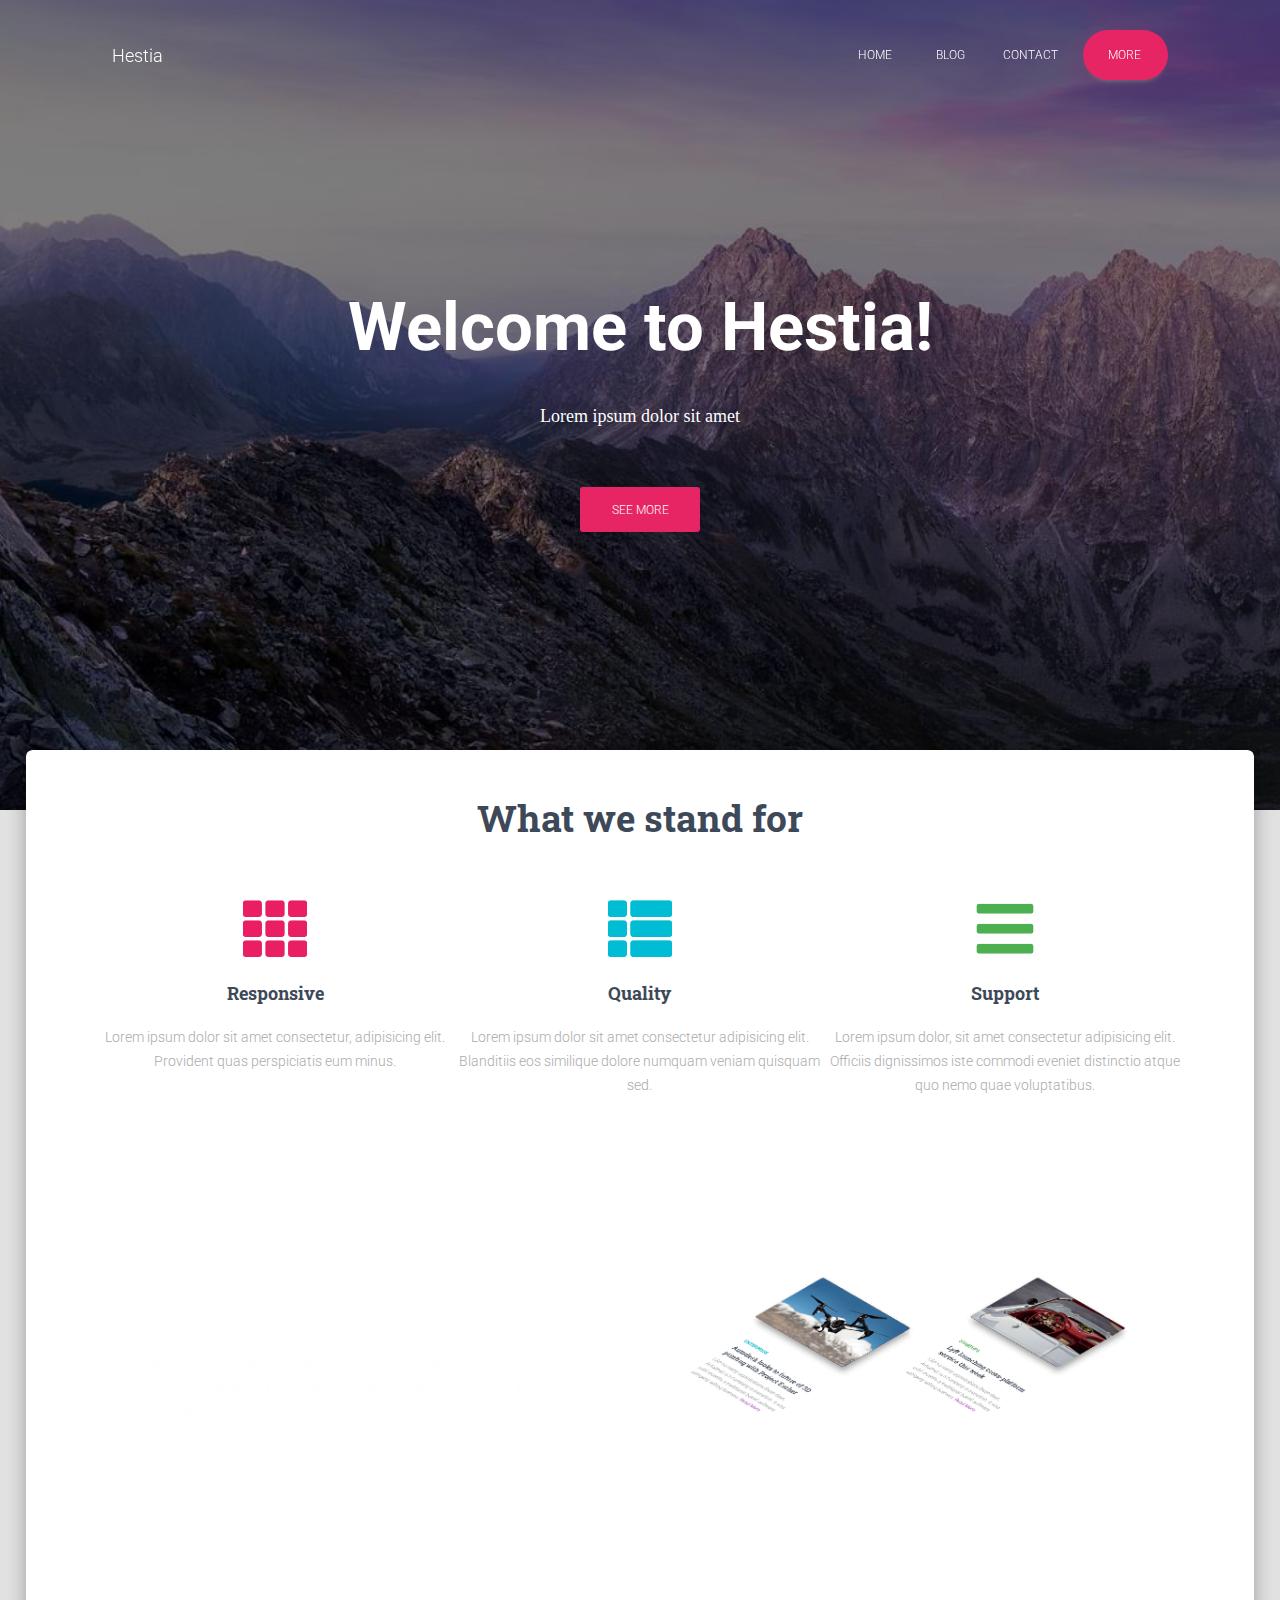
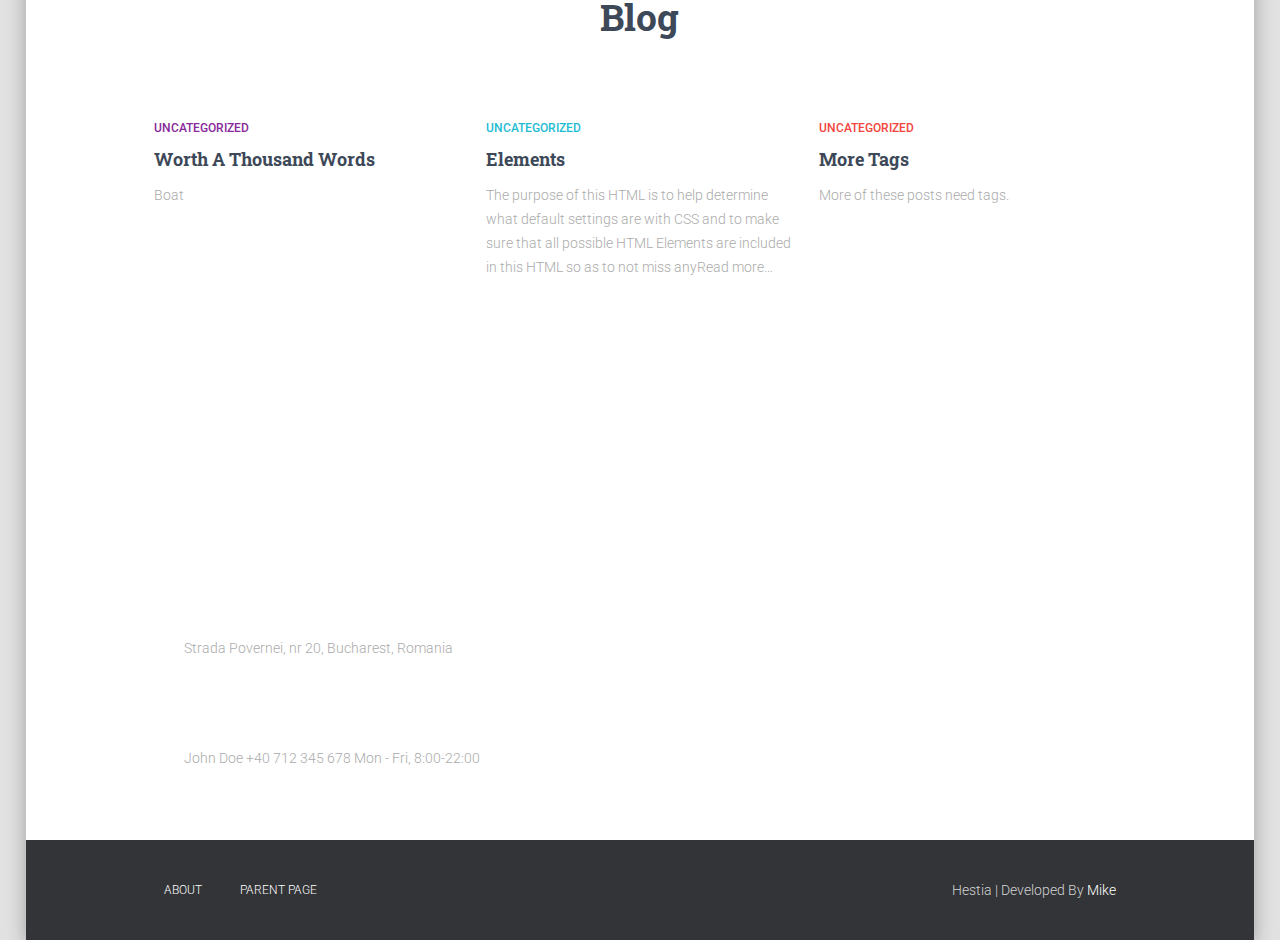
==== commit 3294e25e: ""finished everything except mobile view for boat-blog page"" ====
--- a/index.html
+++ b/index.html
@@ -70,7 +70,7 @@
     </div>
     <div class="main-content-wrapper">
       <div class="bg-left"></div>
-      <div class="index-bg-middle bg-middle">
+      <div class="css-box-shadow index-bg-middle bg-middle">
         <div class="main-item-header">
           <h1>What we stand for</h1>
           <div class="main-item-container">
@@ -161,7 +161,6 @@
       </div>
       <div class="bg-right"></div>
     </div>
-    <div class="footer-wrapper"></div>
   </body>
   <script src="./scripts/script.js"></script>
 </html>
--- a/styles/main.css
+++ b/styles/main.css
@@ -47,6 +47,7 @@
 }
 html .hero-wrapper .navbar-wrapper {
   position: fixed;
+  z-index: 5;
   overflow: visible;
   display: flex;
   justify-content: space-around;
@@ -125,7 +126,7 @@
   font-size: 18px;
   color: white;
 }
-html .hero-body a {
+html .hero-body a:not(.author-link) {
   display: flex;
   justify-content: space-around;
   align-items: center;
@@ -144,9 +145,10 @@
   width: 100%;
 }
 .main-content-wrapper .bg-left {
-  background: linear-gradient(to left, rgb(190, 190, 190), rgb(230, 230, 230));
+  background-color: rgb(225, 225, 225);
 }
 .main-content-wrapper .bg-middle {
+  position: relative;
   overflow-x: hidden;
   display: grid;
   grid-template-rows: auto auto auto auto auto;
@@ -229,7 +231,7 @@
   font-weight: 100;
   color: black;
 }
-.main-content-wrapper .bg-middle .main-item-2 .main-item-container .sub-container-1 .sub-container-footer a {
+.main-content-wrapper .bg-middle .main-item-2 .main-item-container .sub-container-1 .sub-container-footer a:not(.tag-link) {
   font-size: 14px;
   font-weight: 300;
   color: black !important;
@@ -284,7 +286,7 @@
   white-space: nowrap;
 }
 .main-content-wrapper .bg-right {
-  background: linear-gradient(to right, rgb(190, 190, 190), rgb(230, 230, 230));
+  background-color: rgb(225, 225, 225);
 }
 
 .hamburger-menu {
@@ -343,6 +345,43 @@
 
 button:hover {
   cursor: pointer;
+}
+
+.css-box-shadow {
+  /*start ------------*/
+  width: [object Object] px;
+  height: [object Object] px;
+  background: #f8f8f8;
+  border: none;
+  box-shadow: 0 4px 19px rgba(0, 0, 0, 0.3);
+  -webkit-box-shadow: 0 4px 19px rgba(0, 0, 0, 0.3);
+  -moz-box-shadow: 0 4px 19px rgba(0, 0, 0, 0.3);
+}
+
+.css-box-shadow-2 {
+  /*start ------------*/
+  width: [object Object] px;
+  height: [object Object] px;
+  background: #f8f8f8;
+  border: solid #bdbdbd 0;
+  box-shadow: 0 5px 9px rgba(0, 0, 0, 0.3);
+  -webkit-box-shadow: 0 5px 9px rgba(0, 0, 0, 0.3);
+  -moz-box-shadow: 0 5px 9px rgba(0, 0, 0, 0.3);
+}
+
+.category-button-font-color {
+  color: white;
+  font-size: 10px;
+}
+
+.author-link {
+  color: white;
+  font-weight: 700;
+}
+
+figcaption {
+  color: black;
+  text-align: center;
 }
 
 .index-body {
@@ -670,6 +709,213 @@
 }
 .contact-main-content-wrapper .contact-bg-right {
   display: none;
+}
+
+.boat-blog-hero-body p {
+  margin-top: 20px;
+  font-size: 18px !important;
+  font-family: "Roboto", sans-serif !important;
+  font-weight: 100;
+}
+
+.sub-container-wrapper {
+  display: flex;
+}
+.sub-container-wrapper .sub-container-1 {
+  min-width: 435px !important;
+}
+.sub-container-wrapper .sub-container-1 .sub-container-footer .category-button {
+  background-color: rgb(231, 37, 101);
+  padding: 5px 10px;
+  border-radius: 15px;
+  margin-left: 5px;
+}
+.sub-container-wrapper .sub-container-1 .sub-container-footer .tags-container {
+  margin-top: 20px;
+}
+.sub-container-wrapper .sub-container-1 .sub-container-footer .tags-container a {
+  color: rgb(231, 37, 101) !important;
+}
+.sub-container-wrapper .social-icons-wrapper {
+  width: 30vw;
+  display: flex;
+  justify-content: center;
+  align-items: flex-end;
+}
+.sub-container-wrapper .social-icons-wrapper .social-icons {
+  color: white;
+  font-size: 18px;
+}
+.sub-container-wrapper .social-icons-wrapper .social-icons i {
+  padding: 15px;
+  border-radius: 50%;
+}
+.sub-container-wrapper .social-icons-wrapper .social-icons .fa-facebook-f {
+  padding: 15px 20px;
+  background-color: rgb(52, 79, 141);
+}
+.sub-container-wrapper .social-icons-wrapper .social-icons .fa-twitter {
+  background-color: rgb(75, 163, 236);
+}
+.sub-container-wrapper .social-icons-wrapper .social-icons .fa-envelope {
+  background-color: rgb(142, 142, 142);
+}
+
+.related-posts-wrapper {
+  height: 600px;
+  background-color: rgb(225, 225, 225);
+  display: grid;
+  justify-content: center;
+  -moz-column-gap: 30px;
+       column-gap: 30px;
+  grid-template-areas: "a a a" "b c d";
+}
+.related-posts-wrapper .related-posts-header {
+  position: relative;
+  left: 106%;
+}
+.related-posts-wrapper .post-1 {
+  grid-area: b;
+  background-color: white;
+  width: 390px !important;
+  padding: 30px;
+  height: -webkit-fit-content;
+  height: -moz-fit-content;
+  height: fit-content;
+  border-radius: 5px;
+}
+.related-posts-wrapper .post-2 {
+  grid-area: c;
+  background-color: white;
+  width: 390px !important;
+  padding: 30px;
+  height: -webkit-fit-content;
+  height: -moz-fit-content;
+  height: fit-content;
+  border-radius: 5px;
+}
+.related-posts-wrapper .post-3 {
+  grid-area: d;
+  background-color: white;
+  width: 390px !important;
+  padding: 30px;
+  height: -webkit-fit-content;
+  height: -moz-fit-content;
+  height: fit-content;
+  border-radius: 5px;
+}
+.related-posts-wrapper h1 {
+  font-family: "Roboto Slab", serif;
+  font-size: 37px;
+  font-weight: 700;
+  color: rgb(61, 72, 88);
+}
+.related-posts-wrapper h2 {
+  color: rgb(61, 72, 88);
+  font-size: 18px;
+  font-family: "Roboto Slab", serif;
+  font-weight: 700;
+}
+.related-posts-wrapper p {
+  font-weight: 300;
+  font-size: 14px;
+  color: rgb(171, 171, 171);
+  line-height: 24px;
+}
+.related-posts-wrapper h1 {
+  margin-top: 100px;
+  text-align: center;
+}
+.related-posts-wrapper .sub-heading {
+  color: rgb(61, 72, 88);
+  font-weight: 700;
+  font-family: "Roboto Slab", serif;
+}
+.related-posts-wrapper .sub-container-1,
+.related-posts-wrapper .sub-container-2,
+.related-posts-wrapper .sub-container-3,
+.related-posts-wrapper .sub-container-4,
+.related-posts-wrapper .sub-container-5,
+.related-posts-wrapper .sub-container-6,
+.related-posts-wrapper .sub-container-7 {
+  display: flex;
+  flex-direction: column;
+  justify-content: center;
+  align-items: flex-start;
+  flex-basis: 390px;
+  max-width: 700px;
+  min-width: 150px;
+  text-align: left;
+  gap: 12px;
+}
+.related-posts-wrapper .sub-container-1 a:not(.sub-heading),
+.related-posts-wrapper .sub-container-2 a:not(.sub-heading),
+.related-posts-wrapper .sub-container-3 a:not(.sub-heading),
+.related-posts-wrapper .sub-container-4 a:not(.sub-heading),
+.related-posts-wrapper .sub-container-5 a:not(.sub-heading),
+.related-posts-wrapper .sub-container-6 a:not(.sub-heading),
+.related-posts-wrapper .sub-container-7 a:not(.sub-heading) {
+  font-size: 12px;
+  font-weight: 500;
+}
+.related-posts-wrapper .sub-container-2 .sub-container-footer {
+  font-size: 14px;
+  font-weight: 100;
+  color: black;
+}
+.related-posts-wrapper .sub-container-2 .sub-container-footer a {
+  font-size: 14px;
+  color: black !important;
+}
+.related-posts-wrapper .sub-container-2 a:not(.sub-heading) {
+  color: rgb(31, 188, 211);
+}
+.related-posts-wrapper .sub-container-3 .sub-container-footer {
+  font-size: 14px;
+  font-weight: 100;
+  color: black;
+}
+.related-posts-wrapper .sub-container-3 .sub-container-footer a {
+  font-size: 14px;
+  color: black !important;
+}
+.related-posts-wrapper .sub-container-3 a:not(.sub-heading) {
+  color: rgb(242, 69, 61);
+}
+.related-posts-wrapper .sub-container-4 .sub-container-footer {
+  font-size: 14px;
+  font-weight: 100;
+  color: black;
+}
+.related-posts-wrapper .sub-container-4 .sub-container-footer a {
+  font-size: 14px;
+  color: black !important;
+}
+.related-posts-wrapper .sub-container-4 a:not(.sub-heading) {
+  color: rgb(255, 139, 37);
+}
+
+.footer-wrapper {
+  display: flex;
+  justify-content: space-around;
+  align-items: center;
+  min-height: 100px;
+  width: 100%;
+  background-color: rgb(50, 52, 55);
+  gap: 30vw;
+}
+.footer-wrapper p {
+  color: lightgray;
+}
+.footer-wrapper div {
+  display: flex;
+  justify-content: space-around;
+  align-items: center;
+  width: 10vw;
+  font-size: 12px;
+  font-weight: 100;
+  gap: 50px;
+  white-space: nowrap;
 }
 
 @media (max-width: 768px) {
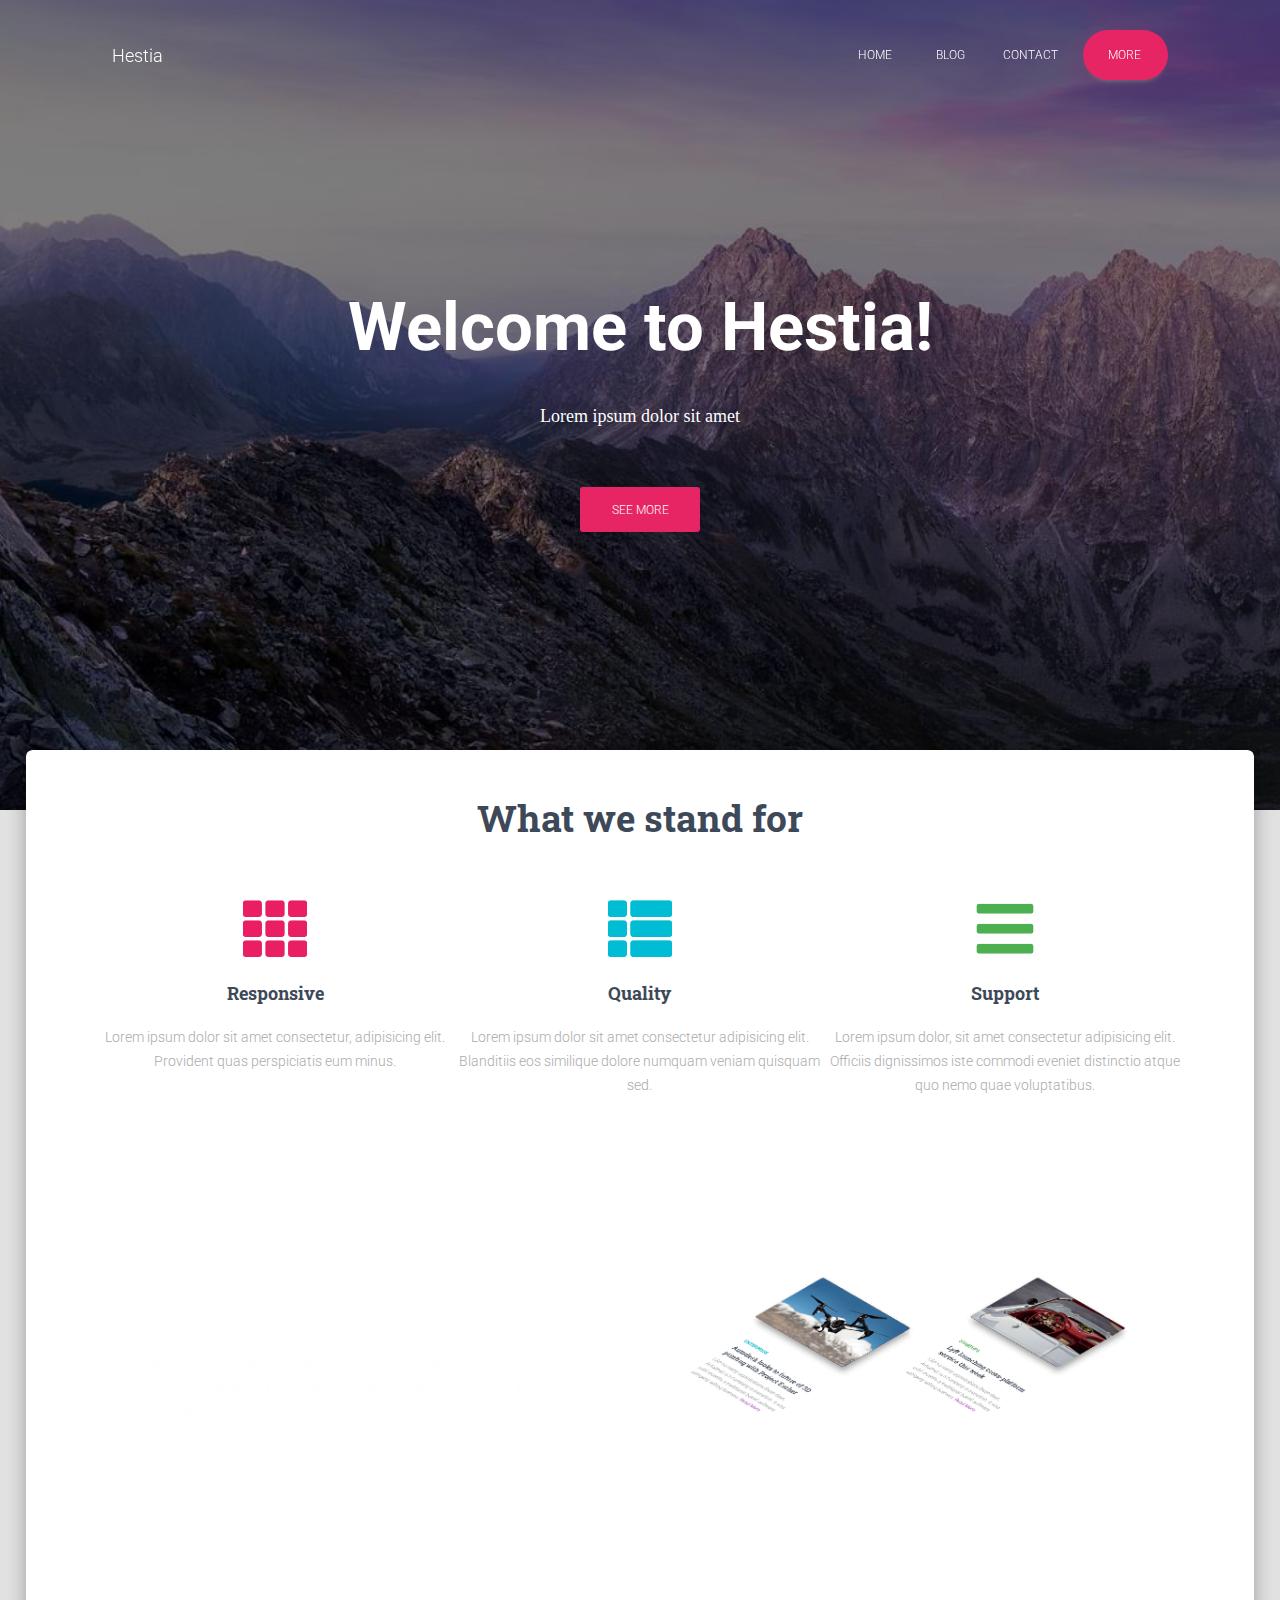
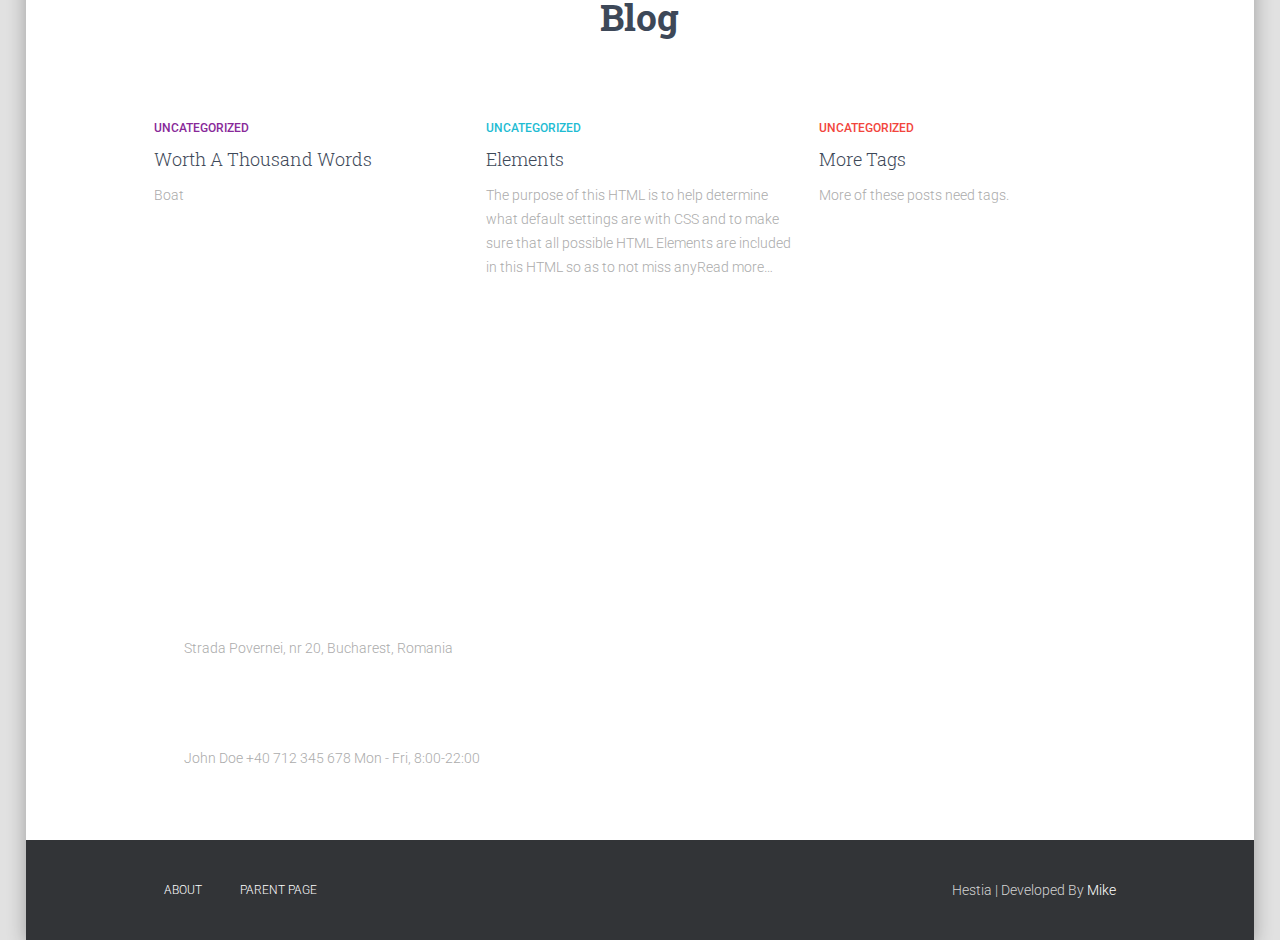
==== commit 787e3939: ""finished version 1.0"" ====
--- a/index.html
+++ b/index.html
@@ -21,7 +21,15 @@
   <head>
     <meta charset="UTF-8" />
     <meta http-equiv="X-UA-Compatible" content="IE=edge" />
-    <meta name="viewport" content="width=device-width, initial-scale=1.0" />
+    <meta
+      name="viewport"
+      content="width=width, height=height, initial-scale=1.0, maximum-scale=1.0, user-scalable=no, target-densityDpi=device-dpi"
+    />
+    <meta name="apple-mobile-web-app-capable" content="yes" />
+    <meta
+      name="apple-mobile-web-app-status-bar-style"
+      content="black-translucent"
+    />
     <link rel="stylesheet" href="./styles/main.css" />
     <link rel="preconnect" href="https://fonts.googleapis.com" />
     <link rel="preconnect" href="https://fonts.gstatic.com" crossorigin />
@@ -49,7 +57,7 @@
           <a href="#">HOME</a>
           <a href="./pages/blog.html">BLOG</a>
           <a href="./pages/contact.html">CONTACT</a>
-          <a class="nav-special" href="#">MORE</a>
+          <a class="nav-special" href="#more-info">MORE</a>
         </div>
         <div class="hamburger-menu" tabindex="0">
           <i class="fa-solid fa-bars" tabindex="1"></i>
@@ -58,16 +66,17 @@
             <a href="#">HOME</a>
             <a href="./pages/blog.html">BLOG</a>
             <a href="./pages/contact.html">CONTACT</a>
-            <a class="nav-special" href="#">MORE</a>
+            <a class="nav-special" href="#more-info">MORE</a>
           </div>
         </div>
       </div>
       <div class="index-hero-body hero-body">
         <h1>Welcome to Hestia!</h1>
         <p>Lorem ipsum dolor sit amet</p>
-        <a href="#">SEE MORE</a>
+        <a href="#more-info">SEE MORE</a>
       </div>
     </div>
+    <a id="more-info"></a>
     <div class="main-content-wrapper">
       <div class="bg-left"></div>
       <div class="css-box-shadow index-bg-middle bg-middle">
--- a/styles/main.css
+++ b/styles/main.css
@@ -1,8 +1,13 @@
+@-ms-viewport {
+  width: device-width;
+}
 * {
   padding: 0;
   margin: 0;
   min-width: 0;
   box-sizing: border-box;
+  touch-action: pan-y;
+  scroll-behavior: smooth;
 }
 
 body {
@@ -11,33 +16,40 @@
   font-family: "Roboto", sans-serif;
   width: 100%;
   height: 100%;
+  min-height: 100vh;
+  min-height: --webkit-fill-available;
 }
 
 a {
+  text-decoration: none;
+}
+a:not(#read-more):not(.blog-sub-heading) {
   box-sizing: border-box;
-  text-decoration: none;
   color: white;
   font-weight: 300;
   transition: color 0.3s;
 }
 
+html {
+  height: --webkit-fill-available;
+}
 html:not([data-scroll="0"]) .navbar-wrapper {
   background-color: white;
   transform: translateY(-20px);
   box-shadow: 0 6px 6px -6px gray;
 }
-html:not([data-scroll="0"]) .navbar-wrapper .nav-right a:not(.nav-special) {
+html:not([data-scroll="0"]) .navbar-wrapper .nav-right a:not(.nav-special):not(#read-more) {
   color: rgb(95, 95, 95);
 }
-html:not([data-scroll="0"]) .navbar-wrapper .nav-right a:not(.nav-special):hover {
-  color: rgba(95, 95, 95, 0.8);
+html:not([data-scroll="0"]) .navbar-wrapper .nav-right a:not(.nav-special):not(#read-more):hover {
+  color: rgb(231, 37, 101) !important;
   background-color: transparent;
 }
-html:not([data-scroll="0"]) .navbar-wrapper .nav-left a {
-  color: rgb(85, 85, 85);
-}
-html:not([data-scroll="0"]) .navbar-wrapper .nav-left a:hover {
-  color: rgba(95, 95, 95, 0.8);
+html:not([data-scroll="0"]) .navbar-wrapper .nav-left a:not(#read-more) {
+  color: black !important;
+}
+html:not([data-scroll="0"]) .navbar-wrapper .nav-left a:not(#read-more):hover {
+  color: rgb(231, 37, 101) !important;
   background-color: transparent;
 }
 html .hero-wrapper {
@@ -66,7 +78,7 @@
   font-size: 18px;
   margin: 0 10px;
 }
-html .hero-wrapper .navbar-wrapper .nav-left a {
+html .hero-wrapper .navbar-wrapper .nav-left a:not(#read-more) {
   font-family: "Roboto", sans-serif;
   font-weight: 300;
   -webkit-text-decoration-style: none;
@@ -77,7 +89,7 @@
   justify-content: center;
   align-items: center;
 }
-html .hero-wrapper .navbar-wrapper .nav-right a:not(.nav-special) {
+html .hero-wrapper .navbar-wrapper .nav-right a:not(.nav-special):not(#read-more) {
   display: flex;
   justify-content: space-around;
   align-items: center;
@@ -95,12 +107,13 @@
   border-radius: 3px;
   transition: background-size 0.3s, color 0.2s ease-in-out;
 }
-html .hero-wrapper .navbar-wrapper .nav-right a:not(.nav-special):hover {
+html .hero-wrapper .navbar-wrapper .nav-right a:not(.nav-special):not(#read-more):hover {
   background-size: 95% 100%;
   opacity: 0.8;
 }
 html .hero-wrapper .navbar-wrapper .nav-right .nav-special {
   background-color: rgb(231, 37, 101);
+  color: white;
   padding: 18px 55px 18px 25px;
   border-radius: 25px;
   margin: 0 10px;
@@ -126,7 +139,7 @@
   font-size: 18px;
   color: white;
 }
-html .hero-body a:not(.author-link) {
+html .hero-body a:not(.author-link):not(#read-more) {
   display: flex;
   justify-content: space-around;
   align-items: center;
@@ -189,7 +202,7 @@
   text-align: center;
 }
 .main-content-wrapper .bg-middle .main-item-2 .sub-heading {
-  color: rgb(61, 72, 88);
+  color: rgb(61, 72, 88) !important;
   font-weight: 700;
   font-family: "Roboto Slab", serif;
 }
@@ -216,13 +229,13 @@
   text-align: left;
   gap: 12px;
 }
-.main-content-wrapper .bg-middle .main-item-2 .main-item-container .sub-container-1 a:not(.sub-heading),
-.main-content-wrapper .bg-middle .main-item-2 .main-item-container .sub-container-2 a:not(.sub-heading),
-.main-content-wrapper .bg-middle .main-item-2 .main-item-container .sub-container-3 a:not(.sub-heading),
-.main-content-wrapper .bg-middle .main-item-2 .main-item-container .sub-container-4 a:not(.sub-heading),
-.main-content-wrapper .bg-middle .main-item-2 .main-item-container .sub-container-5 a:not(.sub-heading),
-.main-content-wrapper .bg-middle .main-item-2 .main-item-container .sub-container-6 a:not(.sub-heading),
-.main-content-wrapper .bg-middle .main-item-2 .main-item-container .sub-container-7 a:not(.sub-heading) {
+.main-content-wrapper .bg-middle .main-item-2 .main-item-container .sub-container-1 a:not(.sub-heading):not(#read-more),
+.main-content-wrapper .bg-middle .main-item-2 .main-item-container .sub-container-2 a:not(.sub-heading):not(#read-more),
+.main-content-wrapper .bg-middle .main-item-2 .main-item-container .sub-container-3 a:not(.sub-heading):not(#read-more),
+.main-content-wrapper .bg-middle .main-item-2 .main-item-container .sub-container-4 a:not(.sub-heading):not(#read-more),
+.main-content-wrapper .bg-middle .main-item-2 .main-item-container .sub-container-5 a:not(.sub-heading):not(#read-more),
+.main-content-wrapper .bg-middle .main-item-2 .main-item-container .sub-container-6 a:not(.sub-heading):not(#read-more),
+.main-content-wrapper .bg-middle .main-item-2 .main-item-container .sub-container-7 a:not(.sub-heading):not(#read-more) {
   font-size: 12px;
   font-weight: 500;
 }
@@ -231,12 +244,12 @@
   font-weight: 100;
   color: black;
 }
-.main-content-wrapper .bg-middle .main-item-2 .main-item-container .sub-container-1 .sub-container-footer a:not(.tag-link) {
+.main-content-wrapper .bg-middle .main-item-2 .main-item-container .sub-container-1 .sub-container-footer a:not(.tag-link):not(#read-more) {
   font-size: 14px;
   font-weight: 300;
   color: black !important;
 }
-.main-content-wrapper .bg-middle .main-item-2 .main-item-container .sub-container-1 a:not(.sub-heading) {
+.main-content-wrapper .bg-middle .main-item-2 .main-item-container .sub-container-1 a:not(.sub-heading):not(#read-more) {
   color: rgb(136, 41, 153);
 }
 .main-content-wrapper .bg-middle .main-item-2 .main-item-container .sub-container-2 .sub-container-footer {
@@ -244,11 +257,11 @@
   font-weight: 100;
   color: black;
 }
-.main-content-wrapper .bg-middle .main-item-2 .main-item-container .sub-container-2 .sub-container-footer a {
+.main-content-wrapper .bg-middle .main-item-2 .main-item-container .sub-container-2 .sub-container-footer a:not(#read-more) {
   font-size: 14px;
   color: black !important;
 }
-.main-content-wrapper .bg-middle .main-item-2 .main-item-container .sub-container-2 a:not(.sub-heading) {
+.main-content-wrapper .bg-middle .main-item-2 .main-item-container .sub-container-2 a:not(.sub-heading):not(#read-more) {
   color: rgb(31, 188, 211);
 }
 .main-content-wrapper .bg-middle .main-item-2 .main-item-container .sub-container-3 .sub-container-footer {
@@ -256,11 +269,11 @@
   font-weight: 100;
   color: black;
 }
-.main-content-wrapper .bg-middle .main-item-2 .main-item-container .sub-container-3 .sub-container-footer a {
+.main-content-wrapper .bg-middle .main-item-2 .main-item-container .sub-container-3 .sub-container-footer a:not(#read-more) {
   font-size: 14px;
   color: black !important;
 }
-.main-content-wrapper .bg-middle .main-item-2 .main-item-container .sub-container-3 a:not(.sub-heading) {
+.main-content-wrapper .bg-middle .main-item-2 .main-item-container .sub-container-3 a:not(.sub-heading):not(#read-more) {
   color: rgb(242, 69, 61);
 }
 .main-content-wrapper .bg-middle .main-item-footer {
@@ -363,10 +376,9 @@
   width: [object Object] px;
   height: [object Object] px;
   background: #f8f8f8;
-  border: solid #bdbdbd 0;
-  box-shadow: 0 5px 9px rgba(0, 0, 0, 0.3);
-  -webkit-box-shadow: 0 5px 9px rgba(0, 0, 0, 0.3);
-  -moz-box-shadow: 0 5px 9px rgba(0, 0, 0, 0.3);
+  box-shadow: rgba(50, 50, 93, 0.25) 0px 6px 12px -2px, rgba(0, 0, 0, 0.3) 0px 3px 7px -3px;
+  -webkit-box-shadow: rgba(50, 50, 93, 0.25) 0px 6px 12px -2px, rgba(0, 0, 0, 0.3) 0px 3px 7px -3px;
+  -moz-box-shadow: rgba(50, 50, 93, 0.25) 0px 6px 12px -2px, rgba(0, 0, 0, 0.3) 0px 3px 7px -3px;
 }
 
 .category-button-font-color {
@@ -517,6 +529,10 @@
   margin-top: 38vh;
 }
 
+#read-more {
+  color: rgb(37, 86, 124);
+}
+
 .main-content-wrapper .blog-bg-middle {
   margin-top: -60px;
 }
@@ -529,10 +545,10 @@
   margin: 80px 25vw;
   gap: 80px;
 }
-.main-content-wrapper .blog-bg-middle .main-item-2 .blog-main-item-container .sub-heading-4 a:not(.sub-heading),
-.main-content-wrapper .blog-bg-middle .main-item-2 .blog-main-item-container .sub-heading-5 a:not(.sub-heading),
-.main-content-wrapper .blog-bg-middle .main-item-2 .blog-main-item-container .sub-heading-6 a:not(.sub-heading),
-.main-content-wrapper .blog-bg-middle .main-item-2 .blog-main-item-container .sub-heading-7 a:not(.sub-heading) {
+.main-content-wrapper .blog-bg-middle .main-item-2 .blog-main-item-container .sub-heading-4 a:not(.sub-heading):not(#read-more),
+.main-content-wrapper .blog-bg-middle .main-item-2 .blog-main-item-container .sub-heading-5 a:not(.sub-heading):not(#read-more),
+.main-content-wrapper .blog-bg-middle .main-item-2 .blog-main-item-container .sub-heading-6 a:not(.sub-heading):not(#read-more),
+.main-content-wrapper .blog-bg-middle .main-item-2 .blog-main-item-container .sub-heading-7 a:not(.sub-heading):not(#read-more) {
   font-size: 12px;
   font-weight: 500;
 }
@@ -545,7 +561,7 @@
   font-size: 14px;
   color: black !important;
 }
-.main-content-wrapper .blog-bg-middle .main-item-2 .blog-main-item-container .sub-container-4 a:not(.sub-heading) {
+.main-content-wrapper .blog-bg-middle .main-item-2 .blog-main-item-container .sub-container-4 a:not(.sub-heading):not(#read-more) {
   color: rgb(255, 139, 37);
 }
 .main-content-wrapper .blog-bg-middle .main-item-2 .blog-main-item-container .sub-container-5 .sub-container-footer {
@@ -557,7 +573,7 @@
   font-size: 14px;
   color: black !important;
 }
-.main-content-wrapper .blog-bg-middle .main-item-2 .blog-main-item-container .sub-container-5 a:not(.sub-heading) {
+.main-content-wrapper .blog-bg-middle .main-item-2 .blog-main-item-container .sub-container-5 a:not(.sub-heading):not(#read-more) {
   color: rgb(229, 28, 88);
 }
 .main-content-wrapper .blog-bg-middle .main-item-2 .blog-main-item-container .sub-container-6 .sub-container-footer {
@@ -569,7 +585,7 @@
   font-size: 14px;
   color: black !important;
 }
-.main-content-wrapper .blog-bg-middle .main-item-2 .blog-main-item-container .sub-container-6 a:not(.sub-heading) {
+.main-content-wrapper .blog-bg-middle .main-item-2 .blog-main-item-container .sub-container-6 a:not(.sub-heading):not(#read-more) {
   color: rgb(68, 165, 70);
 }
 .main-content-wrapper .blog-bg-middle .main-item-2 .blog-main-item-container .sub-container-7 .sub-container-footer {
@@ -581,7 +597,7 @@
   font-size: 14px;
   color: black !important;
 }
-.main-content-wrapper .blog-bg-middle .main-item-2 .blog-main-item-container .sub-container-7 a:not(.sub-heading) {
+.main-content-wrapper .blog-bg-middle .main-item-2 .blog-main-item-container .sub-container-7 a:not(.sub-heading):not(#read-more) {
   color: rgb(128, 36, 148);
 }
 
@@ -631,6 +647,8 @@
   padding-bottom: 22.5%;
   display: grid !important;
   margin-right: 10vw;
+  -moz-column-gap: 80px;
+       column-gap: 80px;
   grid-template-areas: "a a c" "a a d" "a a e";
 }
 .contact-main-content-wrapper .contact-bg-middle .contact-main-item-3 h1 {
@@ -691,7 +709,6 @@
   min-width: -moz-fit-content;
   min-width: fit-content;
   max-width: 700px;
-  margin-right: 2vw;
   margin-left: 5vw;
 }
 .contact-main-content-wrapper .contact-bg-middle .contact-main-item-3 form div {
@@ -733,7 +750,7 @@
 .sub-container-wrapper .sub-container-1 .sub-container-footer .tags-container {
   margin-top: 20px;
 }
-.sub-container-wrapper .sub-container-1 .sub-container-footer .tags-container a {
+.sub-container-wrapper .sub-container-1 .sub-container-footer .tags-container a:not(#read-more) {
   color: rgb(231, 37, 101) !important;
 }
 .sub-container-wrapper .social-icons-wrapper {
@@ -762,7 +779,7 @@
 }
 
 .related-posts-wrapper {
-  height: 600px;
+  min-height: 600px;
   background-color: rgb(225, 225, 225);
   display: grid;
   justify-content: center;
@@ -830,6 +847,7 @@
   color: rgb(61, 72, 88);
   font-weight: 700;
   font-family: "Roboto Slab", serif;
+  font-size: 18px;
 }
 .related-posts-wrapper .sub-container-1,
 .related-posts-wrapper .sub-container-2,
@@ -848,50 +866,59 @@
   text-align: left;
   gap: 12px;
 }
-.related-posts-wrapper .sub-container-1 a:not(.sub-heading),
-.related-posts-wrapper .sub-container-2 a:not(.sub-heading),
-.related-posts-wrapper .sub-container-3 a:not(.sub-heading),
-.related-posts-wrapper .sub-container-4 a:not(.sub-heading),
-.related-posts-wrapper .sub-container-5 a:not(.sub-heading),
-.related-posts-wrapper .sub-container-6 a:not(.sub-heading),
-.related-posts-wrapper .sub-container-7 a:not(.sub-heading) {
+.related-posts-wrapper .sub-container-1 a:not(.sub-heading):not(#read-more),
+.related-posts-wrapper .sub-container-2 a:not(.sub-heading):not(#read-more),
+.related-posts-wrapper .sub-container-3 a:not(.sub-heading):not(#read-more),
+.related-posts-wrapper .sub-container-4 a:not(.sub-heading):not(#read-more),
+.related-posts-wrapper .sub-container-5 a:not(.sub-heading):not(#read-more),
+.related-posts-wrapper .sub-container-6 a:not(.sub-heading):not(#read-more),
+.related-posts-wrapper .sub-container-7 a:not(.sub-heading):not(#read-more) {
   font-size: 12px;
   font-weight: 500;
 }
+.related-posts-wrapper .sub-container-2 #read-more {
+  color: rgb(37, 86, 124);
+}
 .related-posts-wrapper .sub-container-2 .sub-container-footer {
   font-size: 14px;
   font-weight: 100;
   color: black;
 }
-.related-posts-wrapper .sub-container-2 .sub-container-footer a {
+.related-posts-wrapper .sub-container-2 .sub-container-footer a:not(#read-more) {
   font-size: 14px;
   color: black !important;
 }
-.related-posts-wrapper .sub-container-2 a:not(.sub-heading) {
+.related-posts-wrapper .sub-container-2 a:not(.sub-heading):not(#read-more) {
   color: rgb(31, 188, 211);
 }
+.related-posts-wrapper .sub-container-3 #read-more {
+  color: rgb(37, 86, 124);
+}
 .related-posts-wrapper .sub-container-3 .sub-container-footer {
   font-size: 14px;
   font-weight: 100;
   color: black;
 }
-.related-posts-wrapper .sub-container-3 .sub-container-footer a {
+.related-posts-wrapper .sub-container-3 .sub-container-footer a:not(#read-more) {
   font-size: 14px;
   color: black !important;
 }
-.related-posts-wrapper .sub-container-3 a:not(.sub-heading) {
+.related-posts-wrapper .sub-container-3 a:not(.sub-heading):not(#read-more) {
   color: rgb(242, 69, 61);
 }
+.related-posts-wrapper .sub-container-4 #read-more {
+  color: rgb(37, 86, 124);
+}
 .related-posts-wrapper .sub-container-4 .sub-container-footer {
   font-size: 14px;
   font-weight: 100;
   color: black;
 }
-.related-posts-wrapper .sub-container-4 .sub-container-footer a {
+.related-posts-wrapper .sub-container-4 .sub-container-footer a:not(#read-more) {
   font-size: 14px;
   color: black !important;
 }
-.related-posts-wrapper .sub-container-4 a:not(.sub-heading) {
+.related-posts-wrapper .sub-container-4 a:not(.sub-heading):not(#read-more) {
   color: rgb(255, 139, 37);
 }
 
@@ -996,6 +1023,7 @@
   }
   html .navbar-wrapper .nav-left a,
 html:not([data-scroll="0"]) .navbar-wrapper .nav-left a {
+    color: rgb(231, 37, 101) !important;
     pointer-events: all;
   }
 
@@ -1091,7 +1119,7 @@
   }
   .hamburger-menu .hamburger-menu-content a,
 .hamburger-menu .hamburger-menu-content .nav-special {
-    color: black;
+    color: rgb(231, 37, 101) !important;
   }
   .hamburger-menu .fa-bars {
     transform: translateY(-20px);
@@ -1133,13 +1161,13 @@
     height: 40px;
     border-radius: 25px;
     margin: 0px 2.5vw 0px 2.5vw;
-    color: white;
+    color: white !important;
     box-shadow: 0 6px 6px -6px gray;
   }
 
   .hamburger-menu .hamburger-menu-content .nav-special:hover {
     box-shadow: 0 8px 10px -10px gray;
-    color: lightgray;
+    color: lightgray !important;
   }
 
   .hamburger-menu .hamburger-menu-content a:not(.nav-special) {
@@ -1151,55 +1179,108 @@
     color: rgb(171, 171, 171);
   }
 
-  .main-content-wrapper .bg-middle .main-item-footer {
+  .footer-wrapper,
+.main-content-wrapper .bg-middle .main-item-footer {
     flex-direction: column;
     align-items: center;
     gap: 0;
   }
-  .main-content-wrapper .bg-middle .main-item-footer div {
+  .footer-wrapper div,
+.main-content-wrapper .bg-middle .main-item-footer div {
     justify-content: space-between;
     width: 150px;
     gap: 0;
   }
-  .main-content-wrapper .bg-middle .main-item-footer div a {
+  .footer-wrapper div a,
+.main-content-wrapper .bg-middle .main-item-footer div a {
     text-align: center;
   }
 
+  .contact-main-content-wrapper {
+    white-space: normal;
+    display: block;
+  }
   .contact-main-content-wrapper .contact-bg-middle {
-    justify-content: center;
-    width: 100vw;
+    white-space: normal;
+    display: block;
   }
   .contact-main-content-wrapper .contact-bg-middle .contact-main-item-3 {
-    max-height: none;
-    justify-content: center;
-    width: 90vw;
-    margin: 0;
+    display: flex !important;
+    flex-direction: column;
+    justify-content: flex-start;
+    min-height: 1150px;
+    row-gap: 0;
+    -moz-column-gap: 0;
+         column-gap: 0;
+    margin-left: -15%;
+    margin-top: -50px;
+  }
+  .contact-main-content-wrapper .contact-bg-middle .contact-main-item-3 h1 {
+    margin: 0 0 50px 0;
     padding: 0 0 0 0;
-    grid-template-areas: "a a" "a a" "a a" "c c" "d d" "e e";
-  }
-  .contact-main-content-wrapper .contact-bg-middle .contact-main-item-3 h1 {
-    margin: 40px 0 60px 0;
+  }
+  .contact-main-content-wrapper .contact-bg-middle .contact-main-item-3 .item-1 {
+    min-height: 150px;
+    margin: 0 0 0 0;
     padding: 0 0 0 0;
   }
-  .contact-main-content-wrapper .contact-bg-middle .contact-main-item-3 .item-1 {
-    margin: 0 0 50px 2vw;
-    padding: 0 0 0 10vw;
-  }
   .contact-main-content-wrapper .contact-bg-middle .contact-main-item-3 .item-2 {
-    margin: 0 0 50px 2vw;
-    padding: 0 0 0 10vw;
+    min-height: 150px;
+    margin: 0 0 0 0;
+    padding: 0 0;
   }
   .contact-main-content-wrapper .contact-bg-middle .contact-main-item-3 .item-3 {
-    margin: 0 0 200px 2vw;
-    padding: 0 0 0 10vw;
+    min-height: 150px;
+    margin: 0 0 50px 0;
+    padding: 0 0 0 0;
   }
   .contact-main-content-wrapper .contact-bg-middle .contact-main-item-3 form {
-    margin: 0 0 0 2vw;
-    padding: 0 0 50px 10vw;
+    margin: 0 0 50px 0;
+    padding: 0 0 0 0;
   }
 
   textarea,
 .name {
     width: 90vw;
   }
+
+  .sub-container-wrapper {
+    flex-direction: column;
+    align-items: flex-start;
+    row-gap: 50px;
+  }
+  .sub-container-wrapper figure img {
+    max-width: 92vw;
+  }
+  .sub-container-wrapper .social-icons-wrapper {
+    width: 100%;
+    justify-content: flex-start;
+  }
+
+  .related-posts-wrapper {
+    display: flex;
+    flex-direction: column;
+    justify-content: flex-start;
+    align-items: center;
+    row-gap: 50px;
+    padding-bottom: 100px;
+    box-shadow: inset 0 27px 29px -27px rgba(0, 0, 0, 0.7);
+    -webkit-box-shadow: inset 0 27px 29px -27px rgba(0, 0, 0, 0.7);
+    -moz-box-shadow: inset 0 27px 29px -27px rgba(0, 0, 0, 0.7);
+  }
+  .related-posts-wrapper .related-posts-header {
+    left: 0;
+  }
+  .related-posts-wrapper .post-1 {
+    min-width: 93vw;
+    max-height: 220px;
+  }
+  .related-posts-wrapper .post-2 {
+    min-width: 93vw;
+    max-height: 170px;
+  }
+  .related-posts-wrapper .post-3 {
+    min-width: 93vw;
+    max-height: 250px;
+  }
 }/*# sourceMappingURL=main.css.map */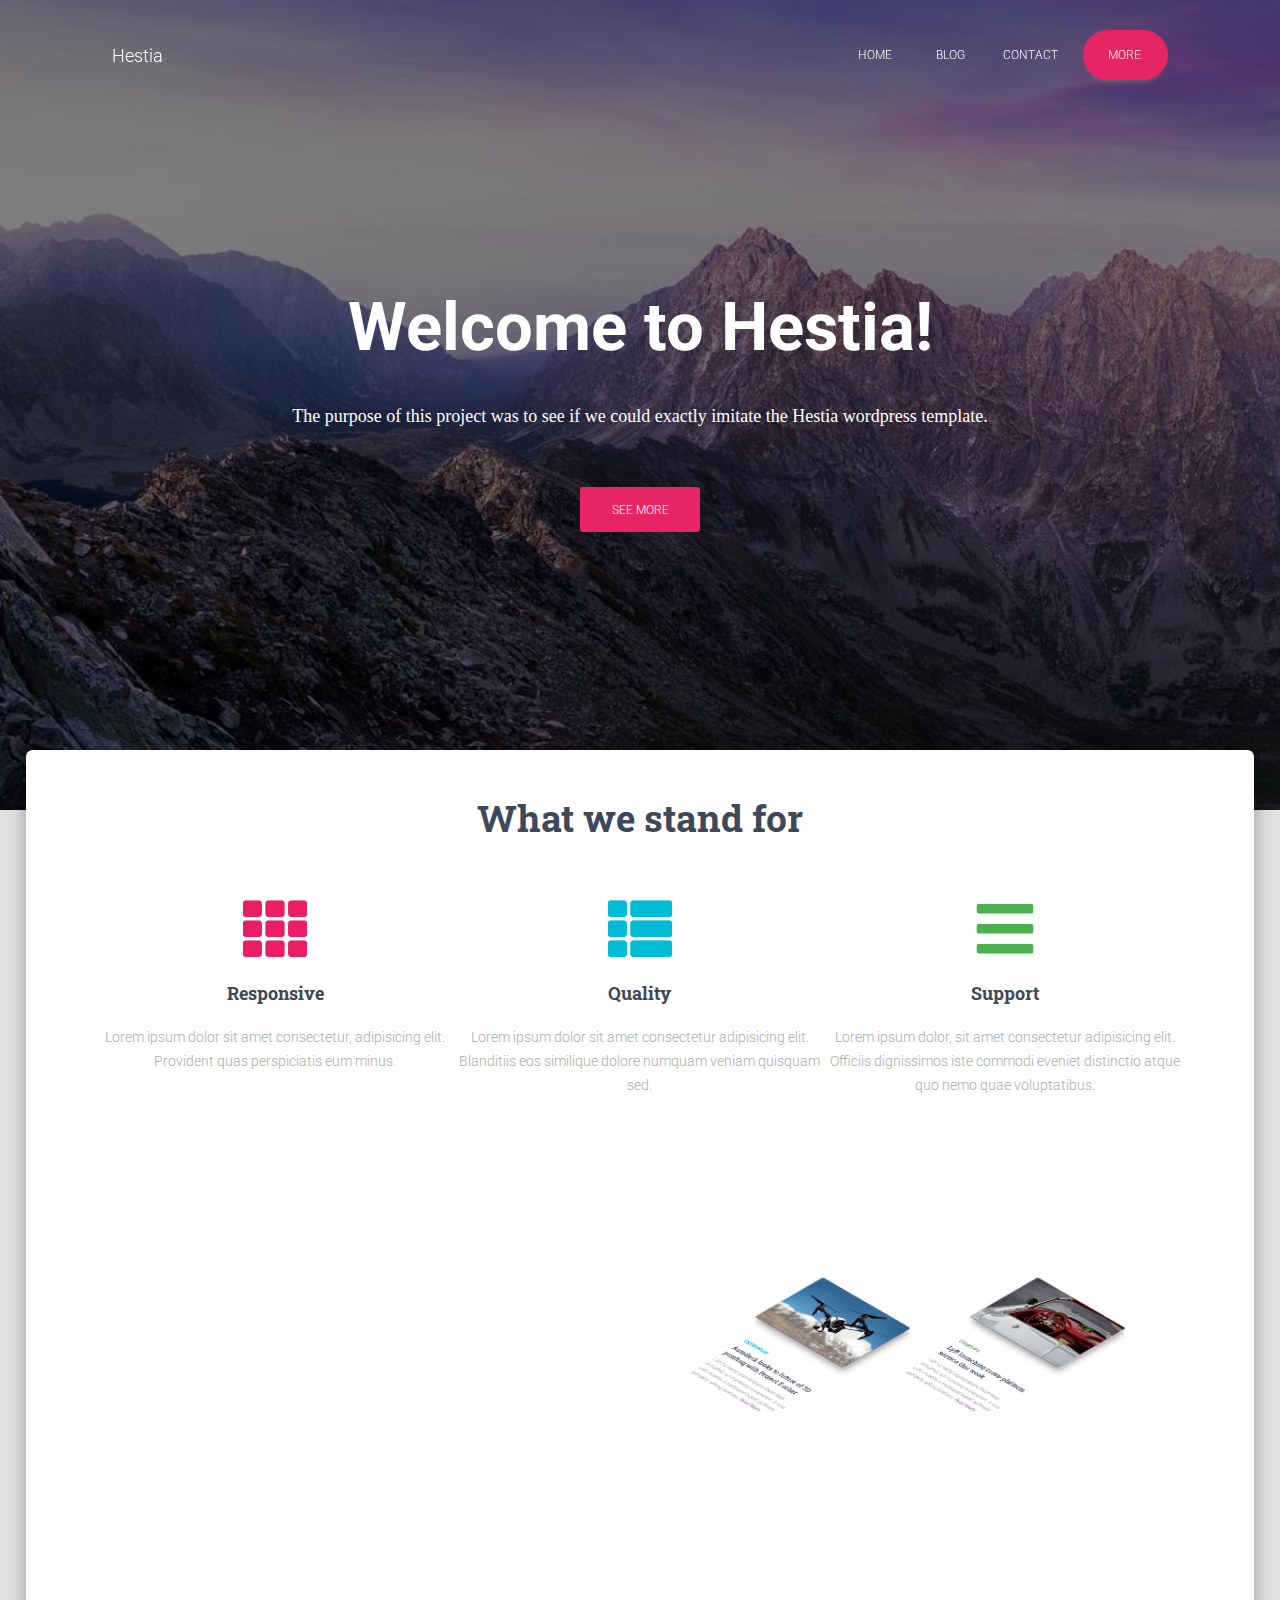
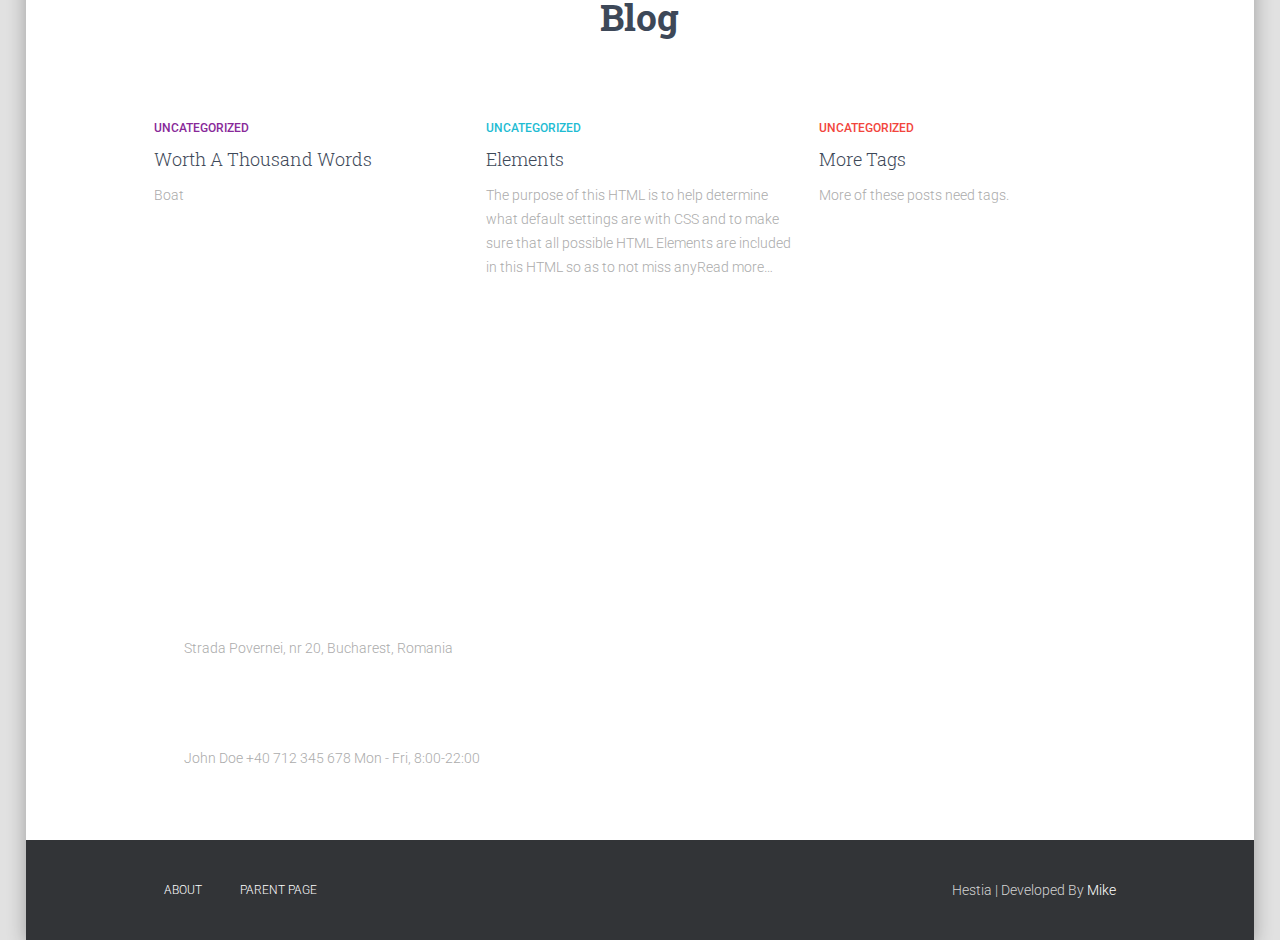
==== commit 7269e7b2: "adds project disclaimer" ====
--- a/index.html
+++ b/index.html
@@ -72,7 +72,10 @@
       </div>
       <div class="index-hero-body hero-body">
         <h1>Welcome to Hestia!</h1>
-        <p>Lorem ipsum dolor sit amet</p>
+        <p>
+          The purpose of this project was to see if we could exactly imitate the
+          Hestia wordpress template.
+        </p>
         <a href="#more-info">SEE MORE</a>
       </div>
     </div>
--- a/styles/main.css
+++ b/styles/main.css
@@ -1283,4 +1283,29 @@
     min-width: 93vw;
     max-height: 250px;
   }
+}
+@media (max-width: 1270px) {
+  .related-posts-wrapper .post-1 {
+    max-width: 220px !important;
+  }
+  .related-posts-wrapper .post-2 {
+    max-width: 220px !important;
+  }
+  .related-posts-wrapper .post-3 {
+    max-width: 220px !important;
+  }
+}
+@media (max-width: 968px) {
+  .sub-container-wrapper {
+    flex-direction: column;
+    align-items: flex-start;
+    row-gap: 50px;
+  }
+  .sub-container-wrapper figure img {
+    max-width: 92vw;
+  }
+  .sub-container-wrapper .social-icons-wrapper {
+    width: 100%;
+    justify-content: flex-start;
+  }
 }/*# sourceMappingURL=main.css.map */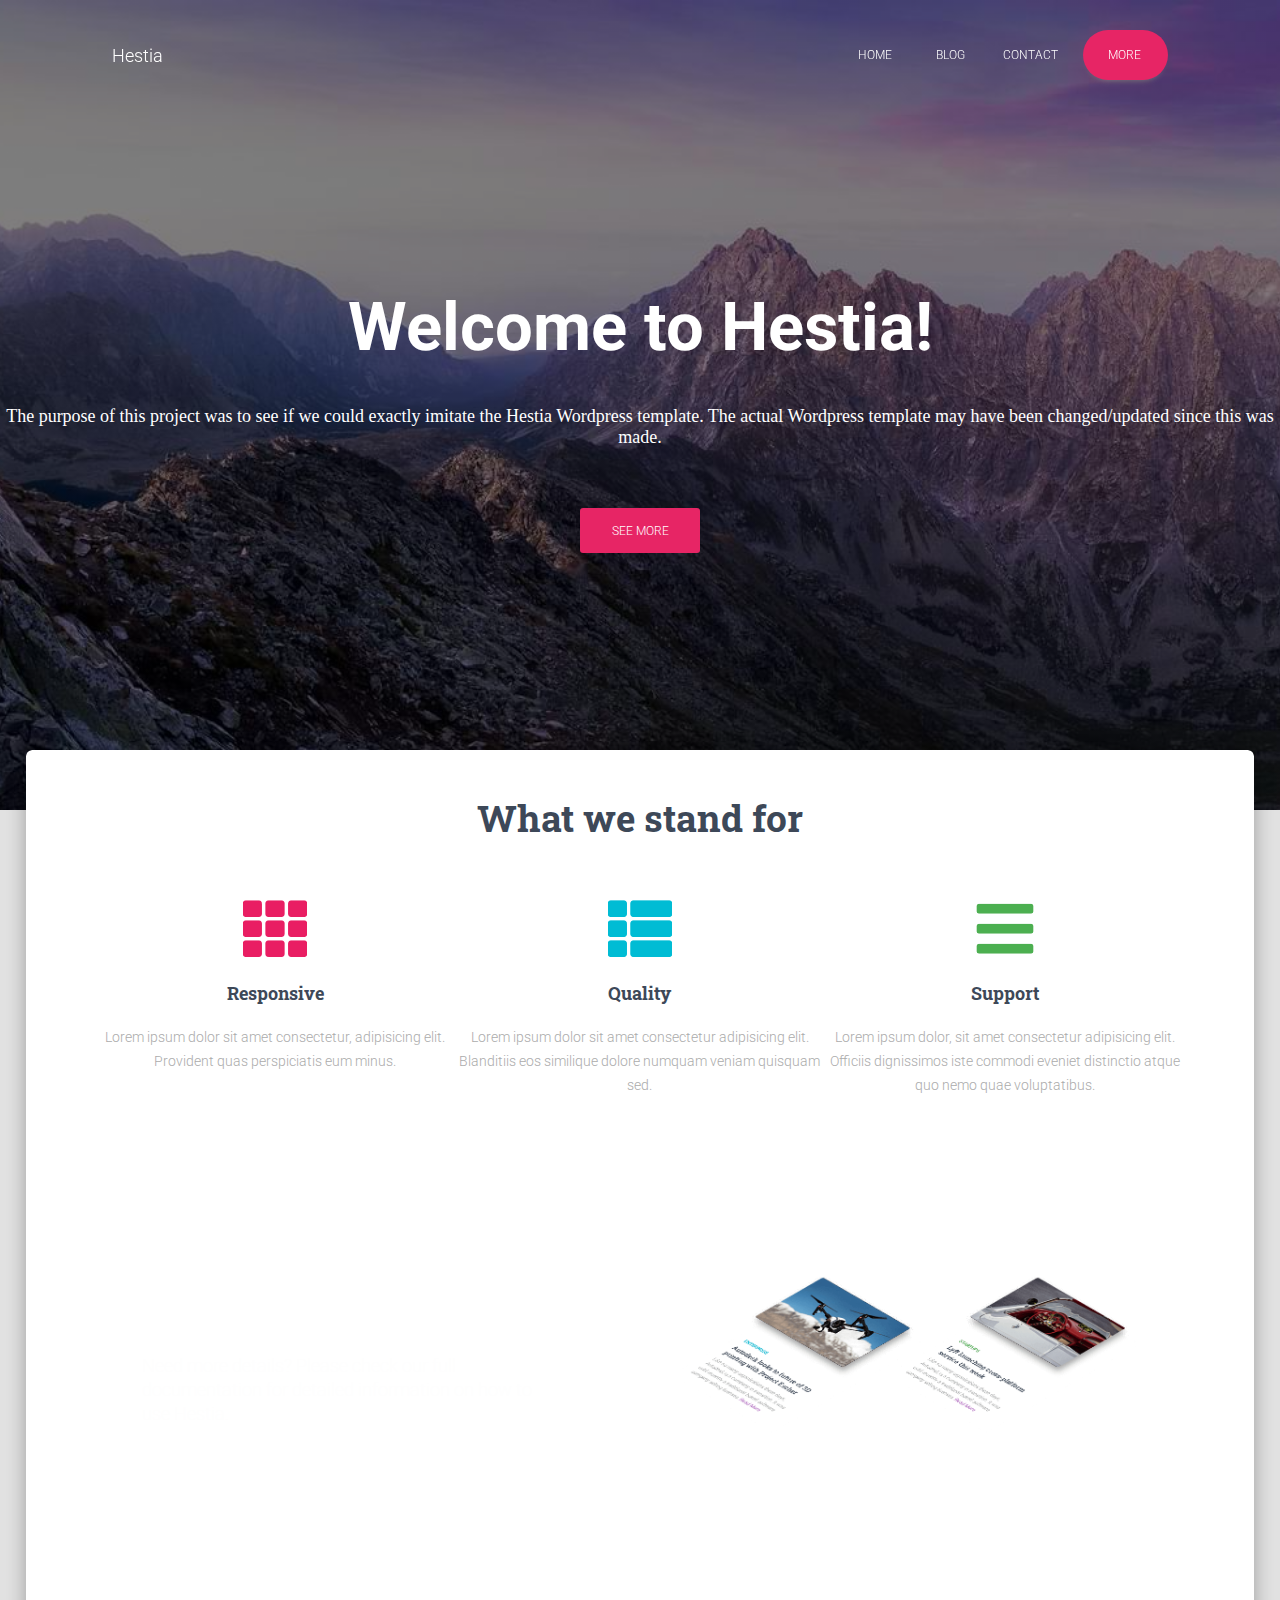
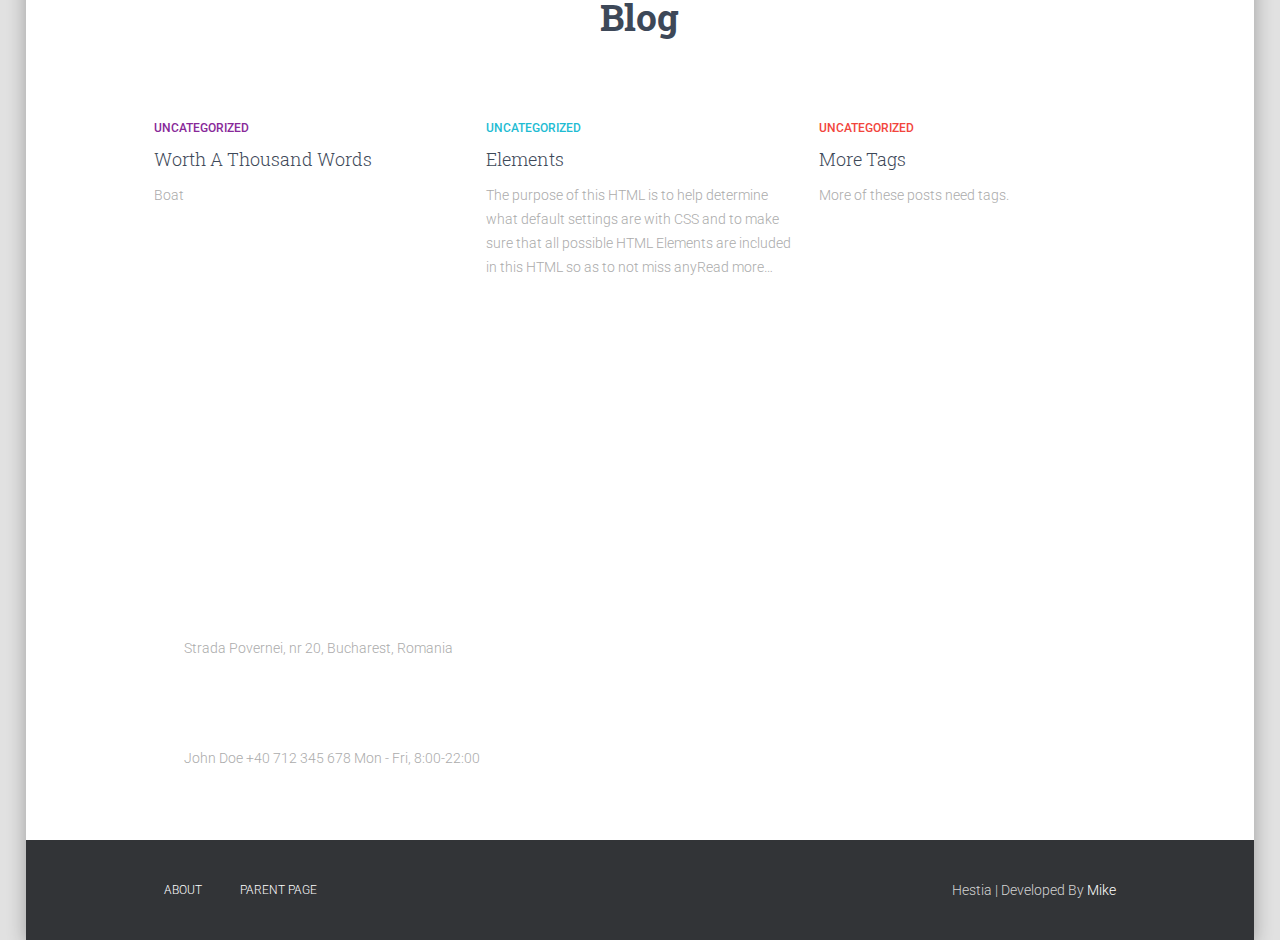
==== commit ac2372df: "modifies disclaimer" ====
--- a/index.html
+++ b/index.html
@@ -74,7 +74,8 @@
         <h1>Welcome to Hestia!</h1>
         <p>
           The purpose of this project was to see if we could exactly imitate the
-          Hestia wordpress template.
+          Hestia Wordpress template. The actual Wordpress template may have been
+          changed/updated since this was made.
         </p>
         <a href="#more-info">SEE MORE</a>
       </div>
